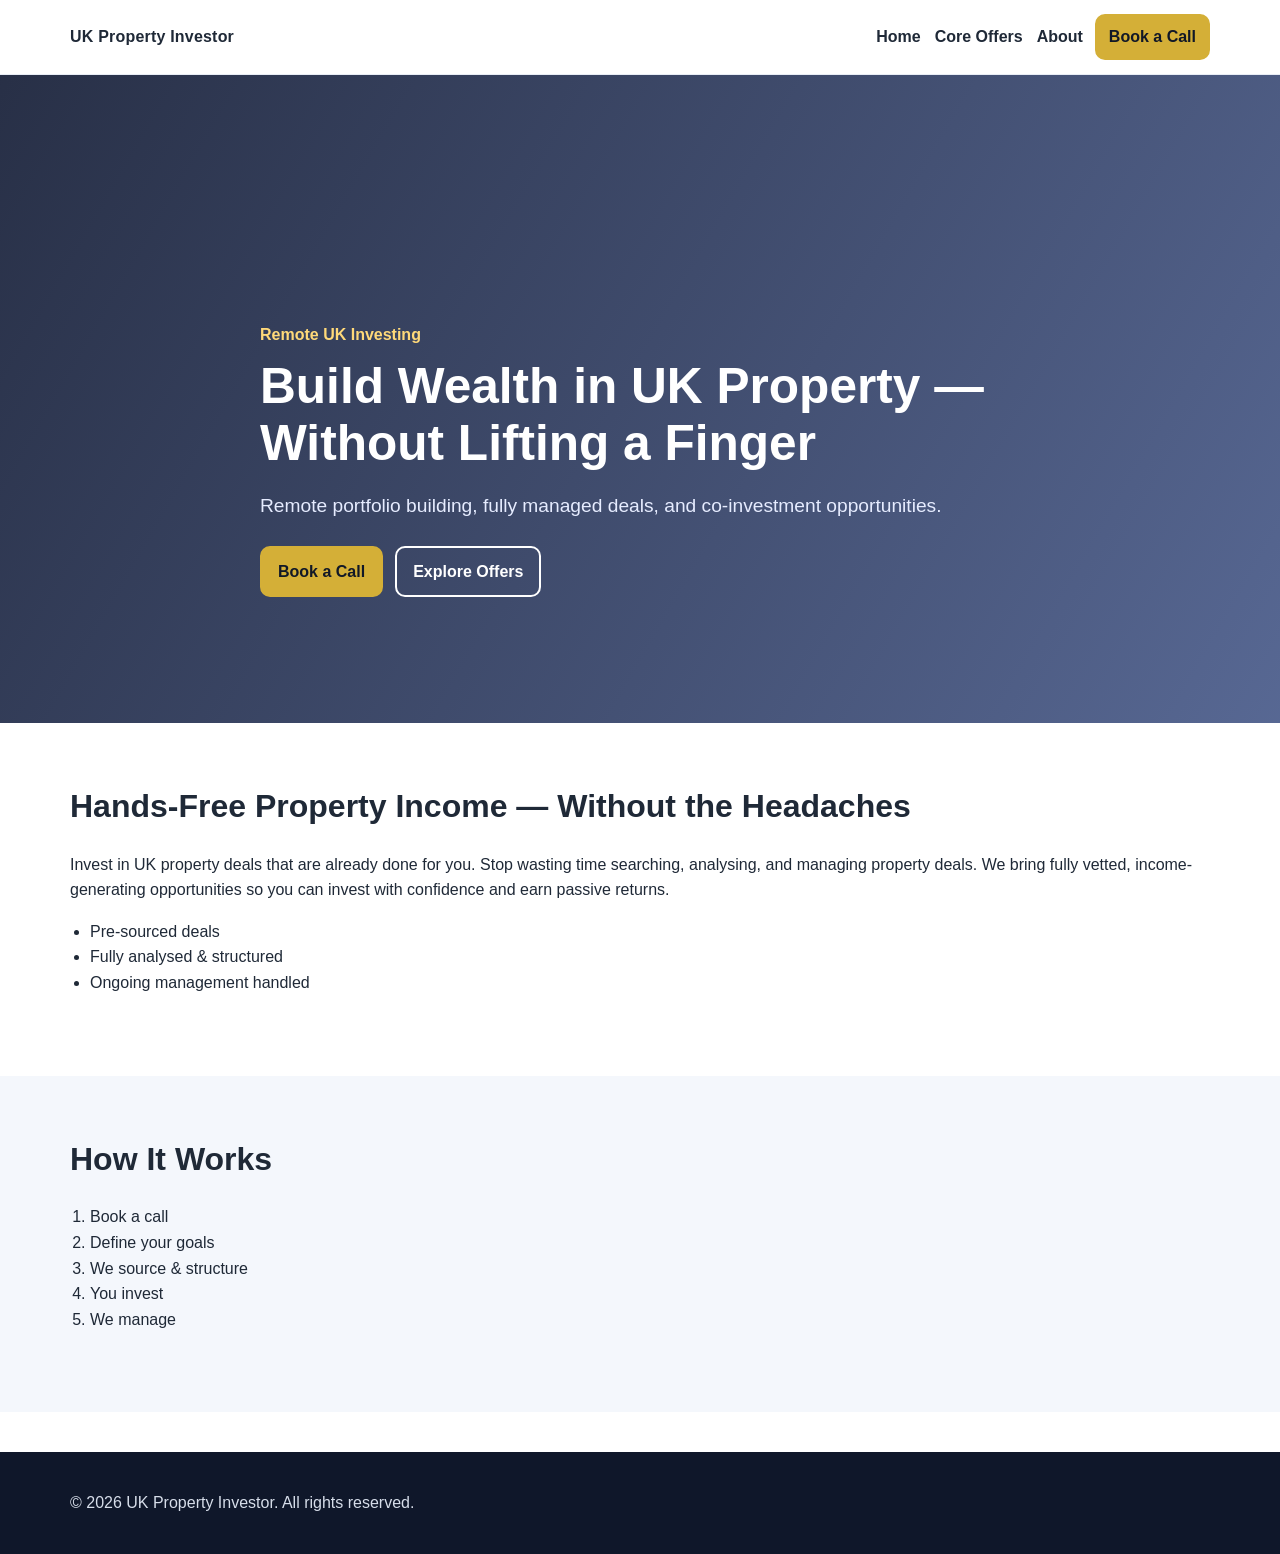
==== index.html @ c023c3f9 "Improve responsive layout for mobile and desktop" ====
<!doctype html>
<html lang="en">
<head>
  <meta charset="UTF-8" />
  <meta name="viewport" content="width=device-width, initial-scale=1.0" />
  <title>UK Property Investment | Home</title>
  <link rel="stylesheet" href="styles.css" />
</head>
<body>
  <header class="site-header">
    <div class="container nav-wrap">
      <div class="logo">UK Property Investor</div>
      <nav>
        <a href="index.html">Home</a>
        <a href="offers.html">Core Offers</a>
        <a href="about.html">About</a>
        <a href="about.html#book" class="btn btn-sm">Book a Call</a>
      </nav>
    </div>
  </header>

  <main>
    <section class="hero hero-home">
      <div class="overlay"></div>
      <div class="container hero-content">
        <p class="tag">Remote UK Investing</p>
        <h1>Build Wealth in UK Property — Without Lifting a Finger</h1>
        <p class="lead">Remote portfolio building, fully managed deals, and co-investment opportunities.</p>
        <div class="actions">
          <a href="about.html#book" class="btn">Book a Call</a>
          <a href="offers.html" class="btn btn-ghost">Explore Offers</a>
        </div>
      </div>
    </section>

    <section class="section">
      <div class="container">
        <h2>Hands-Free Property Income — Without the Headaches</h2>
        <p>Invest in UK property deals that are already done for you. Stop wasting time searching, analysing, and managing property deals. We bring fully vetted, income-generating opportunities so you can invest with confidence and earn passive returns.</p>
        <ul class="checks">
          <li>Pre-sourced deals</li>
          <li>Fully analysed &amp; structured</li>
          <li>Ongoing management handled</li>
        </ul>
      </div>
    </section>

    <section class="section alt">
      <div class="container">
        <h2>How It Works</h2>
        <ol class="steps">
          <li>Book a call</li>
          <li>Define your goals</li>
          <li>We source &amp; structure</li>
          <li>You invest</li>
          <li>We manage</li>
        </ol>
      </div>
    </section>
  </main>

  <footer class="site-footer">
    <div class="container">
      <p>© 2026 UK Property Investor. All rights reserved.</p>
    </div>
  </footer>
</body>
</html>
---- styles.css ----
:root {
  --navy-900: #0f1b3d;
  --navy-700: #1f356f;
  --gold: #d4af37;
  --text: #1f2937;
  --muted: #6b7280;
  --bg-soft: #f4f7fc;
  --white: #ffffff;
}

* { box-sizing: border-box; }
html, body { margin: 0; padding: 0; }
body {
  font-family: Inter, Arial, sans-serif;
  color: var(--text);
  line-height: 1.6;
  background: var(--white);
}

.container { width: min(1140px, 92%); margin: 0 auto; }

.site-header {
  position: sticky;
  top: 0;
  z-index: 50;
  background: rgba(255, 255, 255, 0.95);
  backdrop-filter: blur(8px);
  border-bottom: 1px solid #e8edf5;
}

.nav-wrap {
  display: flex;
  align-items: center;
  justify-content: space-between;
  gap: 12px;
  padding: 14px 0;
}

.logo { font-weight: 800; letter-spacing: 0.2px; }

nav {
  display: flex;
  align-items: center;
  flex-wrap: wrap;
  justify-content: flex-end;
  gap: 10px;
}

nav a {
  color: var(--text);
  text-decoration: none;
  font-weight: 600;
  padding: 6px 2px;
}

.hero {
  min-height: 72vh;
  color: var(--white);
  display: grid;
  align-items: center;
}

.hero-home {
  background-image:
    linear-gradient(120deg, rgba(10, 19, 45, 0.88), rgba(31, 53, 111, 0.75)),
    url("https://images.unsplash.com/photo-1560518883-ce09059eeffa?auto=format&fit=crop&w=1800&q=70");
  background-size: cover;
  background-position: center;
}

.hero-content { padding: 96px 0 80px; max-width: 760px; }
.tag { color: #ffd979; font-weight: 700; margin-bottom: 10px; }
h1 { font-size: clamp(1.9rem, 4vw, 3.1rem); line-height: 1.15; margin: 0 0 14px; }
.lead { font-size: clamp(1rem, 2vw, 1.2rem); color: #e6ecff; margin-bottom: 24px; }

.actions { display: flex; gap: 12px; flex-wrap: wrap; }

.btn {
  display: inline-block;
  text-decoration: none;
  border-radius: 10px;
  font-weight: 700;
  border: 2px solid var(--gold);
  background: var(--gold);
  color: #111827;
  padding: 11px 16px;
}

.btn-ghost {
  background: transparent;
  border-color: var(--white);
  color: var(--white);
}

.btn-sm { padding: 8px 12px; }

.page-intro {
  padding: 76px 0 28px;
  background: #f3f6fd;
}

.page-intro h1 { margin-bottom: 8px; }

.section { padding: 64px 0; }
.alt { background: var(--bg-soft); }

h2 { font-size: clamp(1.4rem, 2.6vw, 2rem); line-height: 1.2; margin-top: 0; }

.cards {
  display: grid;
  grid-template-columns: repeat(3, minmax(0, 1fr));
  gap: 20px;
}

.card {
  background: var(--white);
  border: 1px solid #e2e8f0;
  border-radius: 14px;
  padding: 22px;
  box-shadow: 0 8px 24px rgba(15, 23, 42, 0.06);
}

.card h3 { margin-top: 0; }
.card a { font-weight: 700; }

.grid-2 {
  display: grid;
  grid-template-columns: repeat(2, minmax(0, 1fr));
  gap: 22px;
}

ul, ol { padding-left: 20px; }

.deal {
  border: 1px solid #d6dfef;
  border-radius: 12px;
  background: var(--white);
  padding: 18px;
  max-width: 620px;
}

.form {
  max-width: 640px;
  display: grid;
  grid-template-columns: repeat(2, minmax(0, 1fr));
  gap: 14px;
}

.form label { display: grid; gap: 6px; font-weight: 600; }
.form label:last-of-type { grid-column: 1 / -1; }
.form button { width: fit-content; }
.form input, .form select {
  border: 1px solid #cbd5e1;
  border-radius: 9px;
  padding: 10px 12px;
}

.site-footer {
  margin-top: 40px;
  background: #0f172a;
  color: #d7deea;
  padding: 22px 0;
}

@media (max-width: 900px) {
  .cards { grid-template-columns: repeat(2, minmax(0, 1fr)); }
}

@media (max-width: 760px) {
  .nav-wrap { align-items: flex-start; }
  nav { justify-content: flex-start; }
  .hero { min-height: 62vh; }
  .hero-content { padding: 70px 0 58px; }
  .section { padding: 52px 0; }
  .cards { grid-template-columns: 1fr; }
  .grid-2 { grid-template-columns: 1fr; }
  .form { grid-template-columns: 1fr; }
}
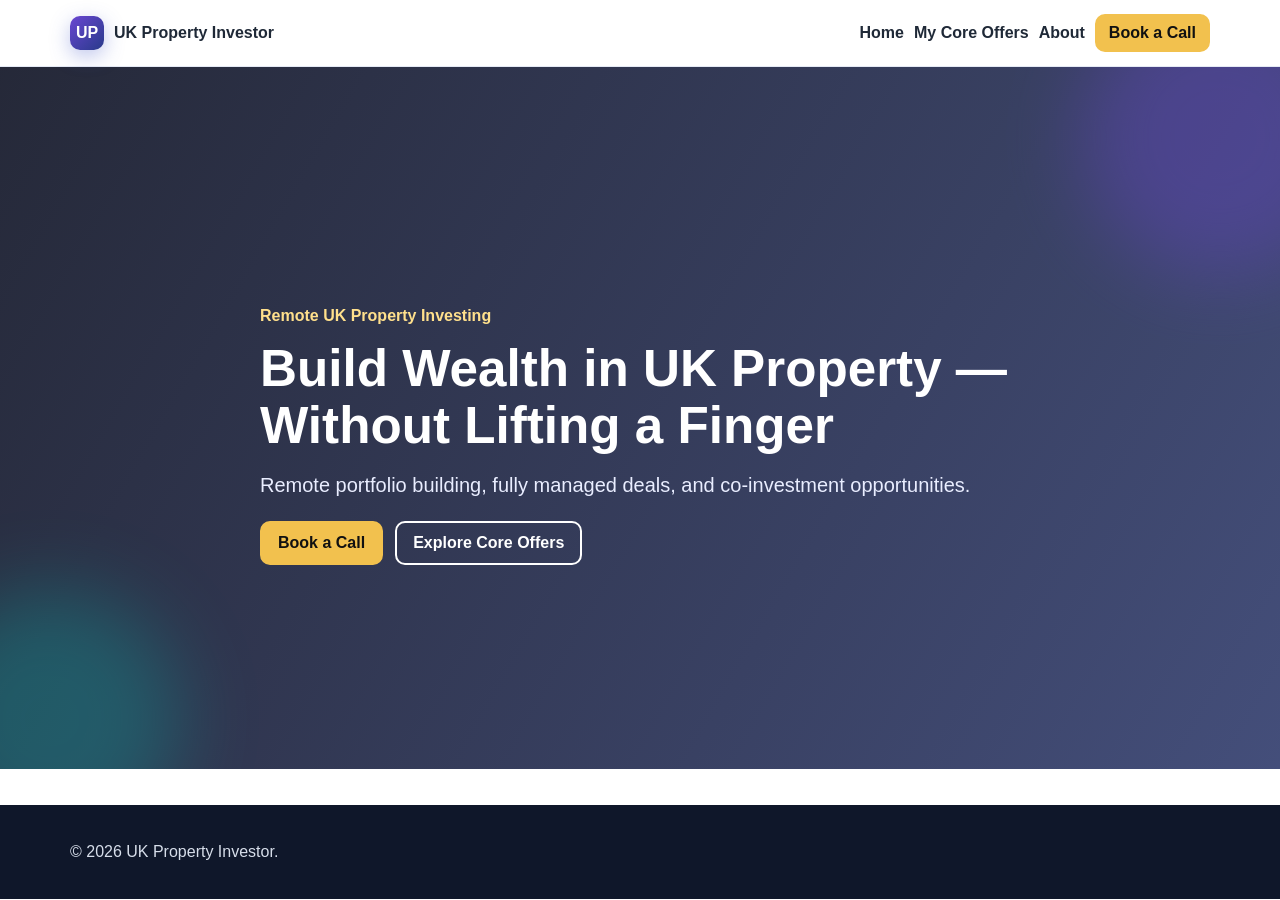
==== commit 91cdc213: "Redesign homepage and core offers with artistic colors and animations" ====
--- a/index.html
+++ b/index.html
@@ -3,16 +3,19 @@
 <head>
   <meta charset="UTF-8" />
   <meta name="viewport" content="width=device-width, initial-scale=1.0" />
-  <title>UK Property Investment | Home</title>
+  <title>UK Property Investor | Build Wealth Remotely</title>
   <link rel="stylesheet" href="styles.css" />
 </head>
 <body>
   <header class="site-header">
     <div class="container nav-wrap">
-      <div class="logo">UK Property Investor</div>
+      <a class="brand" href="index.html" aria-label="UK Property Investor Home">
+        <span class="brand-mark">UP</span>
+        <span class="brand-text">UK Property Investor</span>
+      </a>
       <nav>
         <a href="index.html">Home</a>
-        <a href="offers.html">Core Offers</a>
+        <a href="offers.html">My Core Offers</a>
         <a href="about.html">About</a>
         <a href="about.html#book" class="btn btn-sm">Book a Call</a>
       </nav>
@@ -21,47 +24,23 @@
 
   <main>
     <section class="hero hero-home">
-      <div class="overlay"></div>
+      <div class="glow glow-1"></div>
+      <div class="glow glow-2"></div>
       <div class="container hero-content">
-        <p class="tag">Remote UK Investing</p>
+        <p class="tag">Remote UK Property Investing</p>
         <h1>Build Wealth in UK Property — Without Lifting a Finger</h1>
         <p class="lead">Remote portfolio building, fully managed deals, and co-investment opportunities.</p>
         <div class="actions">
           <a href="about.html#book" class="btn">Book a Call</a>
-          <a href="offers.html" class="btn btn-ghost">Explore Offers</a>
+          <a href="offers.html" class="btn btn-ghost">Explore Core Offers</a>
         </div>
-      </div>
-    </section>
-
-    <section class="section">
-      <div class="container">
-        <h2>Hands-Free Property Income — Without the Headaches</h2>
-        <p>Invest in UK property deals that are already done for you. Stop wasting time searching, analysing, and managing property deals. We bring fully vetted, income-generating opportunities so you can invest with confidence and earn passive returns.</p>
-        <ul class="checks">
-          <li>Pre-sourced deals</li>
-          <li>Fully analysed &amp; structured</li>
-          <li>Ongoing management handled</li>
-        </ul>
-      </div>
-    </section>
-
-    <section class="section alt">
-      <div class="container">
-        <h2>How It Works</h2>
-        <ol class="steps">
-          <li>Book a call</li>
-          <li>Define your goals</li>
-          <li>We source &amp; structure</li>
-          <li>You invest</li>
-          <li>We manage</li>
-        </ol>
       </div>
     </section>
   </main>
 
   <footer class="site-footer">
     <div class="container">
-      <p>© 2026 UK Property Investor. All rights reserved.</p>
+      <p>© 2026 UK Property Investor.</p>
     </div>
   </footer>
 </body>
--- a/styles.css
+++ b/styles.css
@@ -1,178 +1,64 @@
 :root {
-  --navy-900: #0f1b3d;
-  --navy-700: #1f356f;
-  --gold: #d4af37;
-  --text: #1f2937;
-  --muted: #6b7280;
-  --bg-soft: #f4f7fc;
+  --deep: #0b1028;
+  --royal: #283a8a;
+  --purple: #6a46d2;
+  --teal: #0ea5a0;
+  --gold: #f2c14e;
+  --ink: #1f2937;
   --white: #ffffff;
+  --soft: #f3f5fd;
 }
-
 * { box-sizing: border-box; }
-html, body { margin: 0; padding: 0; }
-body {
-  font-family: Inter, Arial, sans-serif;
-  color: var(--text);
-  line-height: 1.6;
-  background: var(--white);
-}
-
+body { margin: 0; font-family: Inter, Arial, sans-serif; color: var(--ink); background: #fff; }
 .container { width: min(1140px, 92%); margin: 0 auto; }
 
-.site-header {
-  position: sticky;
-  top: 0;
-  z-index: 50;
-  background: rgba(255, 255, 255, 0.95);
-  backdrop-filter: blur(8px);
-  border-bottom: 1px solid #e8edf5;
-}
+.site-header { position: sticky; top: 0; z-index: 50; background: rgba(255,255,255,.9); backdrop-filter: blur(8px); border-bottom: 1px solid #e5eaf5; }
+.nav-wrap { display: flex; align-items: center; justify-content: space-between; gap: 12px; padding: 14px 0; }
+.brand { display: flex; align-items: center; gap: 10px; text-decoration: none; color: var(--ink); font-weight: 800; }
+.brand-mark { width: 34px; height: 34px; display: grid; place-items: center; border-radius: 10px; background: linear-gradient(135deg, var(--purple), var(--royal)); color: #fff; box-shadow: 0 6px 20px rgba(70, 90, 200, 0.35); }
+nav { display: flex; gap: 10px; align-items: center; flex-wrap: wrap; }
+nav a { text-decoration: none; color: var(--ink); font-weight: 600; }
 
-.nav-wrap {
-  display: flex;
-  align-items: center;
-  justify-content: space-between;
-  gap: 12px;
-  padding: 14px 0;
-}
-
-.logo { font-weight: 800; letter-spacing: 0.2px; }
-
-nav {
-  display: flex;
-  align-items: center;
-  flex-wrap: wrap;
-  justify-content: flex-end;
-  gap: 10px;
-}
-
-nav a {
-  color: var(--text);
-  text-decoration: none;
-  font-weight: 600;
-  padding: 6px 2px;
-}
-
-.hero {
-  min-height: 72vh;
-  color: var(--white);
-  display: grid;
-  align-items: center;
-}
-
-.hero-home {
-  background-image:
-    linear-gradient(120deg, rgba(10, 19, 45, 0.88), rgba(31, 53, 111, 0.75)),
-    url("https://images.unsplash.com/photo-1560518883-ce09059eeffa?auto=format&fit=crop&w=1800&q=70");
-  background-size: cover;
-  background-position: center;
-}
-
-.hero-content { padding: 96px 0 80px; max-width: 760px; }
-.tag { color: #ffd979; font-weight: 700; margin-bottom: 10px; }
-h1 { font-size: clamp(1.9rem, 4vw, 3.1rem); line-height: 1.15; margin: 0 0 14px; }
-.lead { font-size: clamp(1rem, 2vw, 1.2rem); color: #e6ecff; margin-bottom: 24px; }
-
-.actions { display: flex; gap: 12px; flex-wrap: wrap; }
-
-.btn {
-  display: inline-block;
-  text-decoration: none;
-  border-radius: 10px;
-  font-weight: 700;
-  border: 2px solid var(--gold);
-  background: var(--gold);
-  color: #111827;
-  padding: 11px 16px;
-}
-
-.btn-ghost {
-  background: transparent;
-  border-color: var(--white);
-  color: var(--white);
-}
-
+.hero { min-height: 78vh; position: relative; overflow: hidden; display: grid; align-items: center; }
+.hero-home { background: linear-gradient(120deg, rgba(7,11,29,0.88), rgba(21,34,89,0.8)), url('https://images.unsplash.com/photo-1560518883-ce09059eeffa?auto=format&fit=crop&w=1800&q=80') center/cover; }
+.hero-content { position: relative; z-index: 3; padding: 92px 0 72px; max-width: 760px; color: #fff; animation: rise .8s ease both; }
+.tag { color: #ffe08c; font-weight: 700; }
+h1 { font-size: clamp(2rem, 4vw, 3.3rem); line-height: 1.1; margin: 8px 0 12px; }
+.lead { font-size: clamp(1rem, 2vw, 1.25rem); color: #e9edff; }
+.actions { display: flex; flex-wrap: wrap; gap: 12px; margin-top: 24px; }
+.btn { display: inline-block; padding: 11px 16px; border-radius: 10px; text-decoration: none; border: 2px solid var(--gold); background: var(--gold); color: #111; font-weight: 700; transition: transform .25s ease, box-shadow .25s ease; }
+.btn:hover { transform: translateY(-2px); box-shadow: 0 10px 20px rgba(242,193,78,.25); }
+.btn-ghost { background: transparent; color: #fff; border-color: #fff; }
 .btn-sm { padding: 8px 12px; }
 
-.page-intro {
-  padding: 76px 0 28px;
-  background: #f3f6fd;
+.glow { position: absolute; border-radius: 999px; filter: blur(40px); opacity: .35; animation: float 5s ease-in-out infinite; }
+.glow-1 { width: 280px; height: 280px; background: var(--purple); top: -70px; right: -80px; }
+.glow-2 { width: 260px; height: 260px; background: var(--teal); bottom: -80px; left: -80px; animation-delay: .8s; }
+
+.page-intro { padding: 72px 0 28px; }
+.artistic-bg { background: radial-gradient(circle at 20% 10%, #e8ebff, transparent 45%), radial-gradient(circle at 80% 10%, #dffbf7, transparent 38%), #f6f8ff; }
+.section { padding: 64px 0; }
+.alt { background: var(--soft); }
+
+.cards { display: grid; grid-template-columns: repeat(3, minmax(0, 1fr)); gap: 20px; }
+.offer-card { color: #fff; border: none; border-radius: 18px; padding: 24px; min-height: 210px; transform: translateY(0); transition: transform .35s ease, filter .35s ease; }
+.offer-card:hover { transform: translateY(-6px) scale(1.01); filter: saturate(1.08); }
+.card-a { background: linear-gradient(155deg, #2a4fcf, #6a46d2); }
+.card-b { background: linear-gradient(155deg, #0b7f91, #0ea5a0); }
+.card-c { background: linear-gradient(155deg, #5b2aa9, #9333ea); }
+
+.timeline { display: grid; grid-template-columns: repeat(5, minmax(0,1fr)); gap: 12px; }
+.step { background: #fff; border: 1px solid #d8e1f2; border-radius: 14px; padding: 14px; text-align: center; animation: rise .7s ease both; }
+.step span { width: 34px; height: 34px; margin: 0 auto 8px; border-radius: 999px; display: grid; place-items: center; background: linear-gradient(135deg, var(--royal), var(--purple)); color: #fff; font-weight: 700; }
+
+.site-footer { background: #0f172a; color: #d7deea; padding: 22px 0; margin-top: 36px; }
+
+@keyframes float { 0%,100%{ transform: translateY(0); } 50%{ transform: translateY(-14px);} }
+@keyframes rise { from { opacity: 0; transform: translateY(16px);} to { opacity: 1; transform: translateY(0);} }
+
+@media (max-width: 980px) { .cards { grid-template-columns: repeat(2, minmax(0, 1fr)); } .timeline { grid-template-columns: repeat(3, minmax(0,1fr)); } }
+@media (max-width: 760px) {
+  .hero { min-height: 66vh; }
+  .hero-content { padding: 70px 0 56px; }
+  .cards, .timeline { grid-template-columns: 1fr; }
 }
-
-.page-intro h1 { margin-bottom: 8px; }
-
-.section { padding: 64px 0; }
-.alt { background: var(--bg-soft); }
-
-h2 { font-size: clamp(1.4rem, 2.6vw, 2rem); line-height: 1.2; margin-top: 0; }
-
-.cards {
-  display: grid;
-  grid-template-columns: repeat(3, minmax(0, 1fr));
-  gap: 20px;
-}
-
-.card {
-  background: var(--white);
-  border: 1px solid #e2e8f0;
-  border-radius: 14px;
-  padding: 22px;
-  box-shadow: 0 8px 24px rgba(15, 23, 42, 0.06);
-}
-
-.card h3 { margin-top: 0; }
-.card a { font-weight: 700; }
-
-.grid-2 {
-  display: grid;
-  grid-template-columns: repeat(2, minmax(0, 1fr));
-  gap: 22px;
-}
-
-ul, ol { padding-left: 20px; }
-
-.deal {
-  border: 1px solid #d6dfef;
-  border-radius: 12px;
-  background: var(--white);
-  padding: 18px;
-  max-width: 620px;
-}
-
-.form {
-  max-width: 640px;
-  display: grid;
-  grid-template-columns: repeat(2, minmax(0, 1fr));
-  gap: 14px;
-}
-
-.form label { display: grid; gap: 6px; font-weight: 600; }
-.form label:last-of-type { grid-column: 1 / -1; }
-.form button { width: fit-content; }
-.form input, .form select {
-  border: 1px solid #cbd5e1;
-  border-radius: 9px;
-  padding: 10px 12px;
-}
-
-.site-footer {
-  margin-top: 40px;
-  background: #0f172a;
-  color: #d7deea;
-  padding: 22px 0;
-}
-
-@media (max-width: 900px) {
-  .cards { grid-template-columns: repeat(2, minmax(0, 1fr)); }
-}
-
-@media (max-width: 760px) {
-  .nav-wrap { align-items: flex-start; }
-  nav { justify-content: flex-start; }
-  .hero { min-height: 62vh; }
-  .hero-content { padding: 70px 0 58px; }
-  .section { padding: 52px 0; }
-  .cards { grid-template-columns: 1fr; }
-  .grid-2 { grid-template-columns: 1fr; }
-  .form { grid-template-columns: 1fr; }
-}
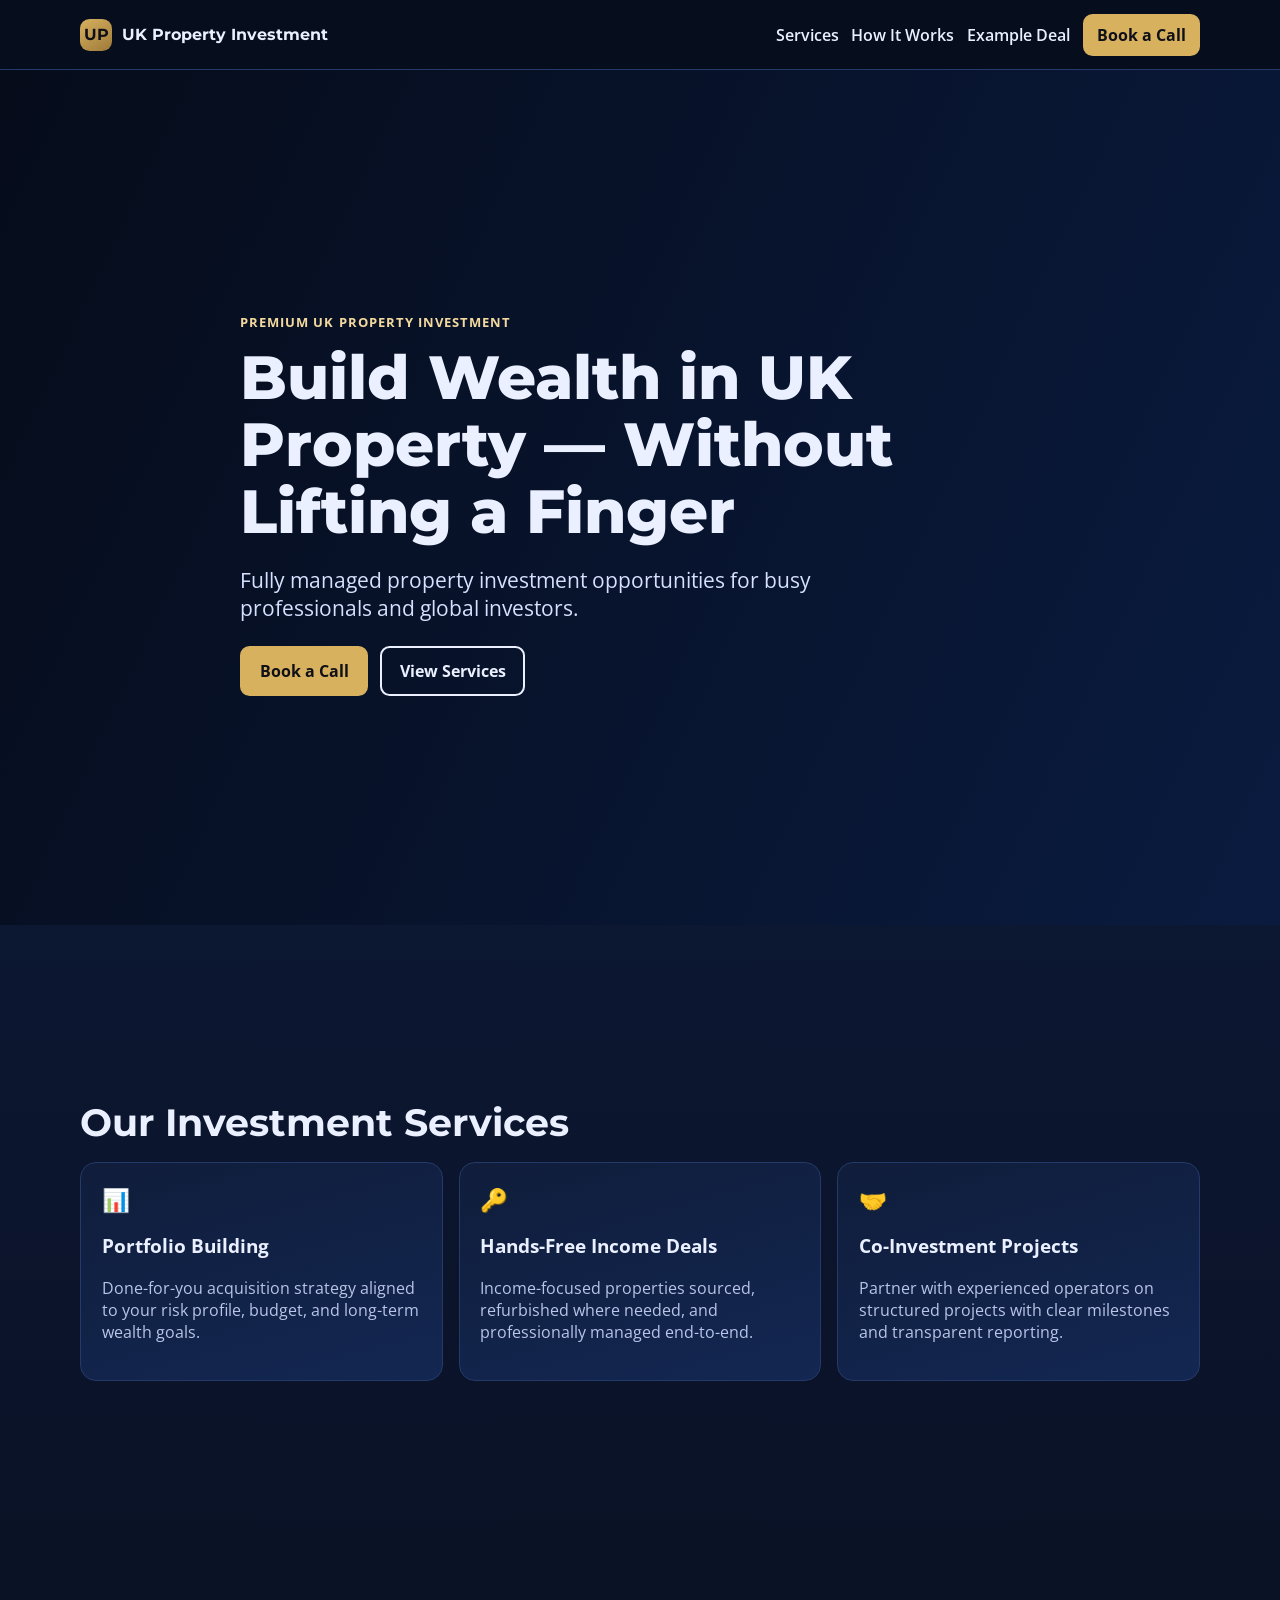
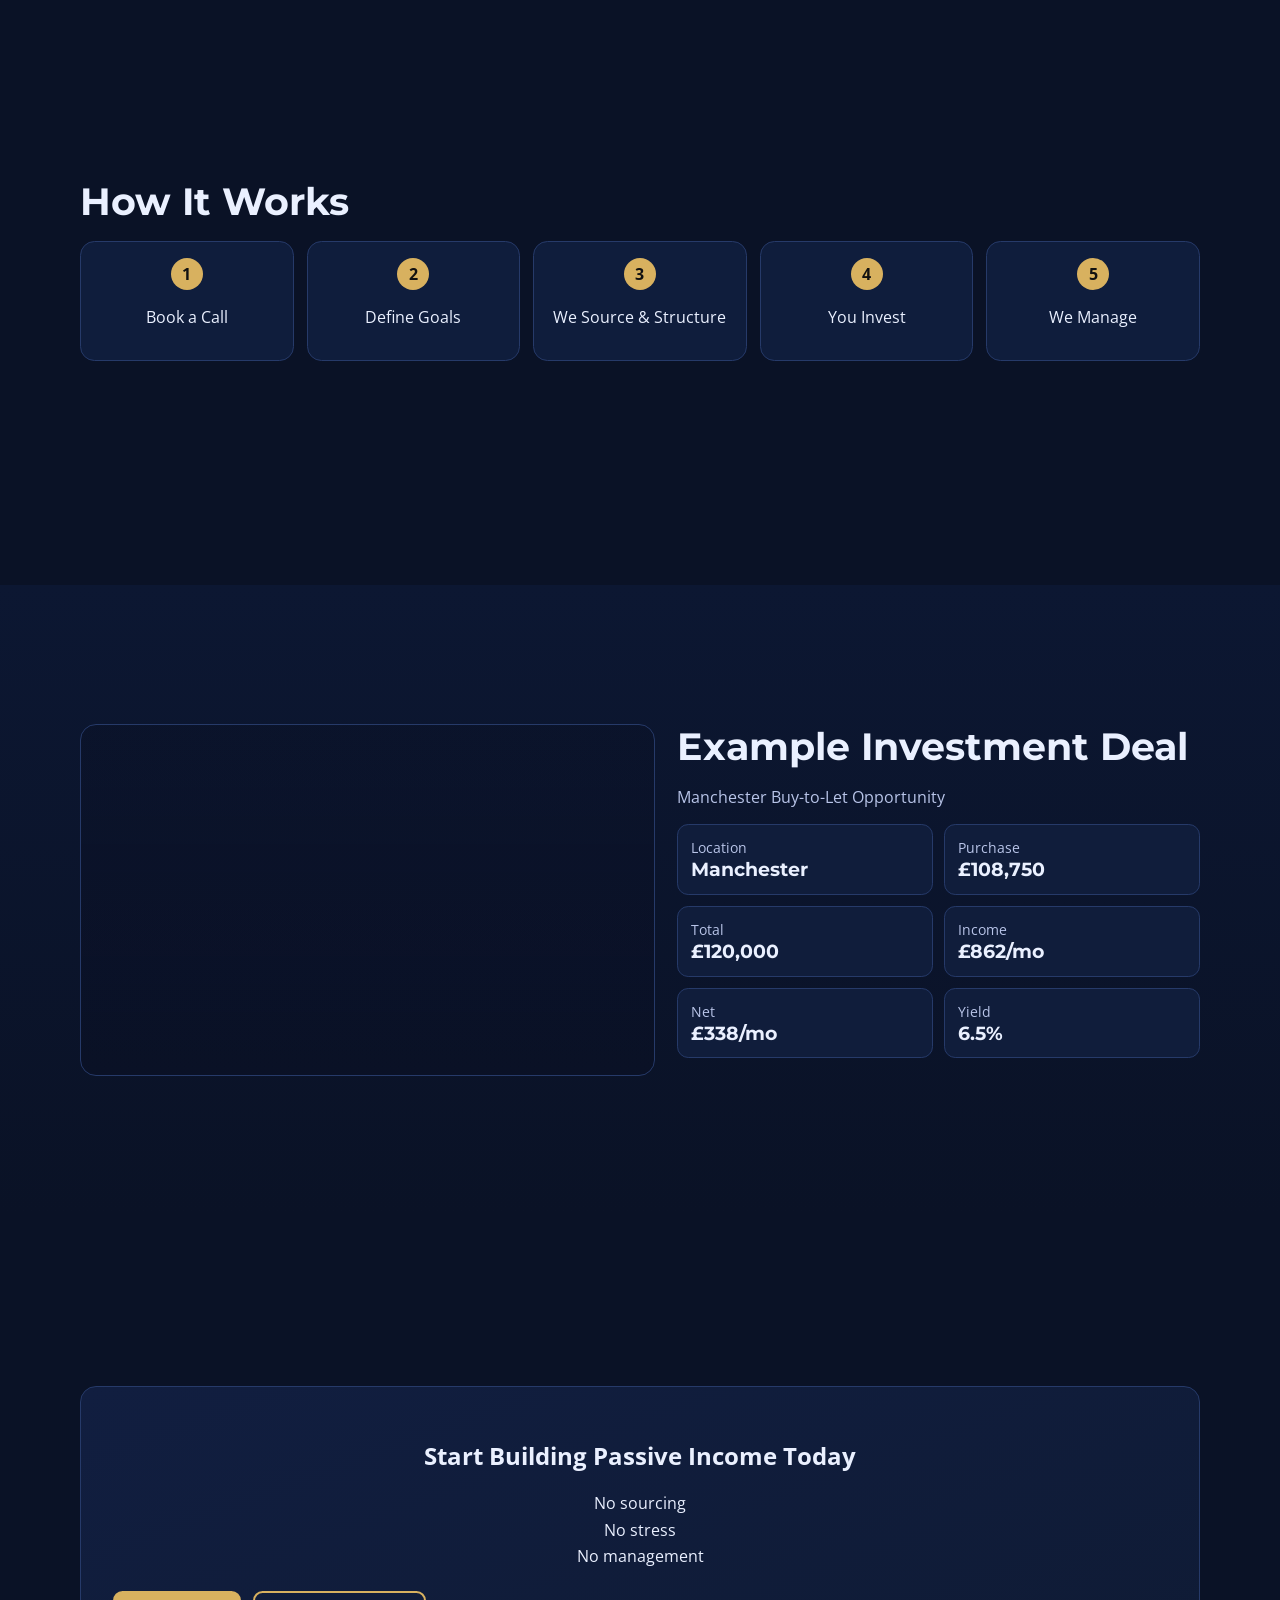
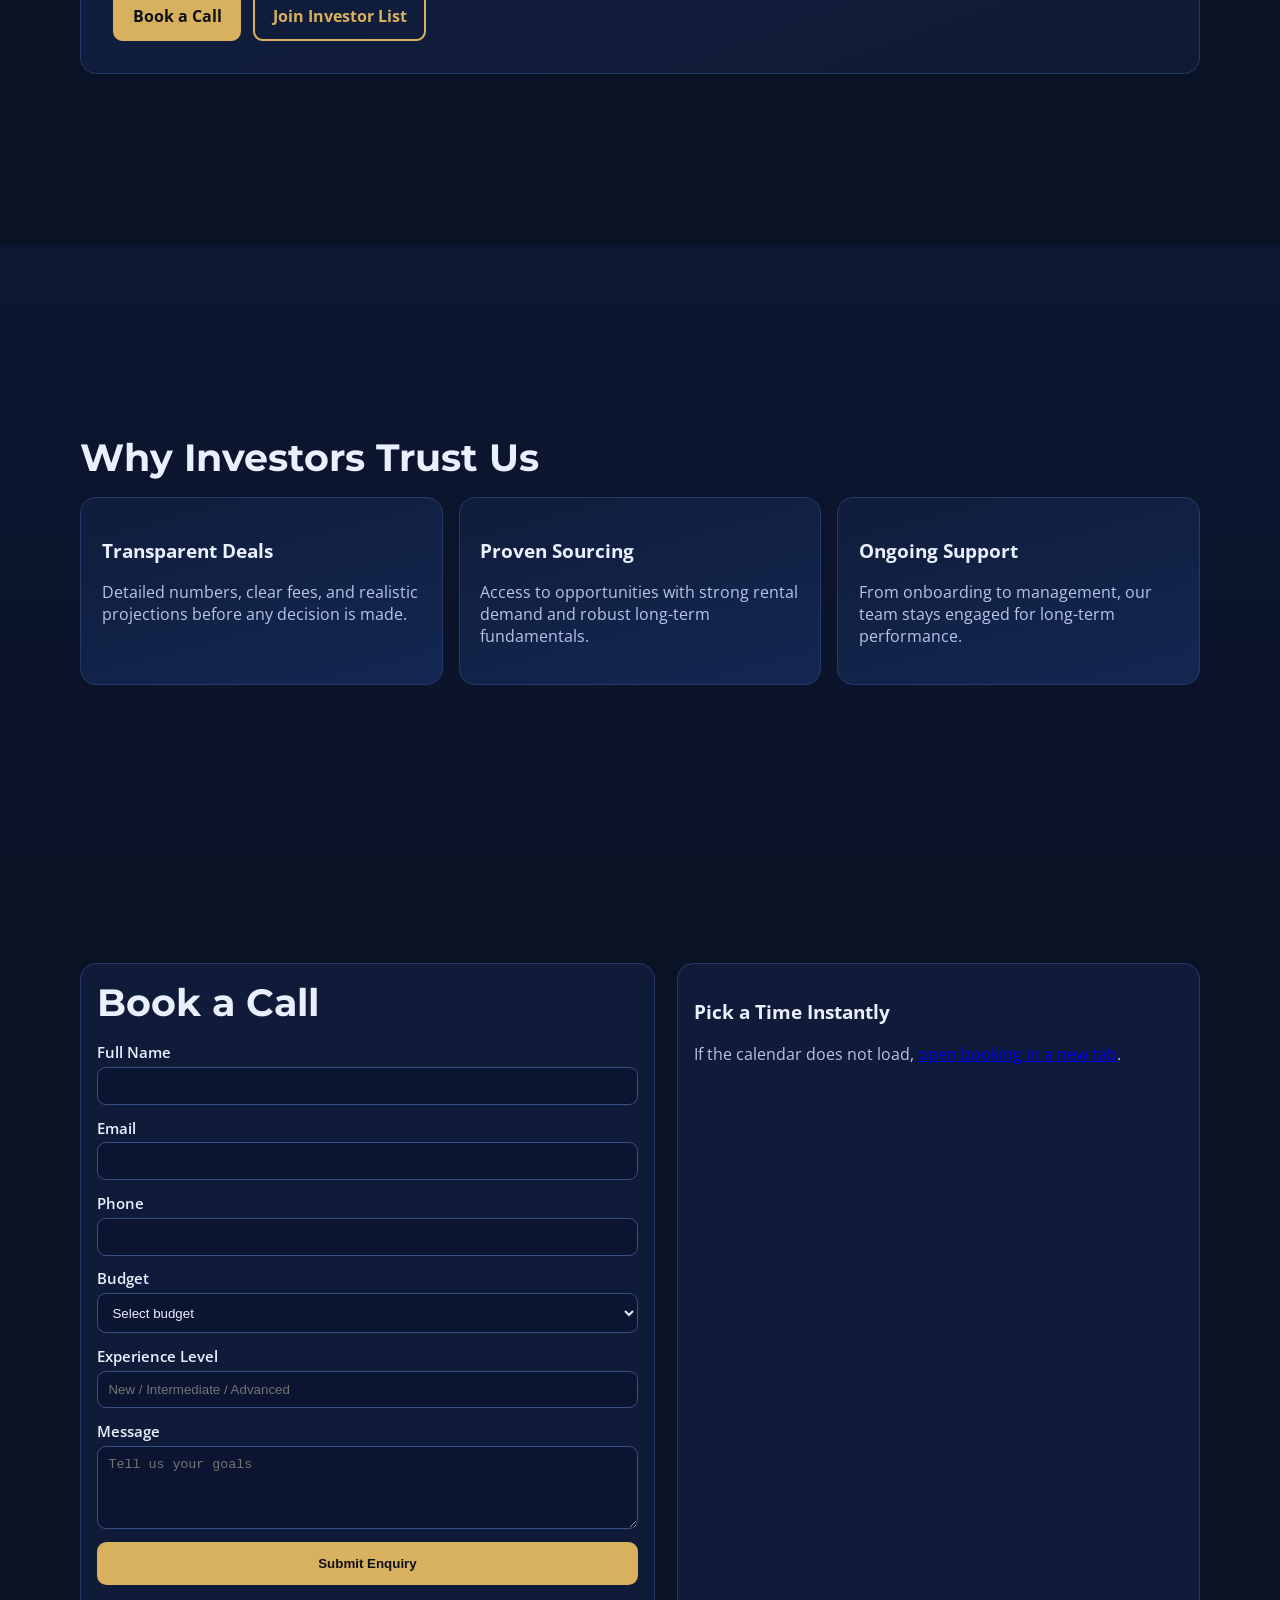
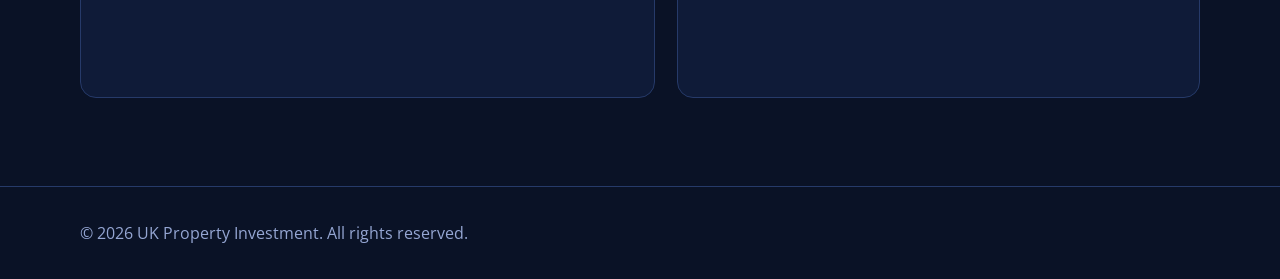
==== commit 9f6e3488: "Fix landing page runtime and booking flow issues" ====
--- a/index.html
+++ b/index.html
@@ -1,38 +1,151 @@
 <!doctype html>
-<html lang="en">
+<html lang="en-GB">
 <head>
   <meta charset="UTF-8" />
   <meta name="viewport" content="width=device-width, initial-scale=1.0" />
-  <title>UK Property Investor | Build Wealth Remotely</title>
+  <meta name="description" content="Premium UK property investment opportunities with fully managed services, transparent deals, and passive income strategies." />
+  <title>UK Property Investment | Build Wealth Without Lifting a Finger</title>
+  <link rel="preconnect" href="https://fonts.googleapis.com">
+  <link rel="preconnect" href="https://fonts.gstatic.com" crossorigin>
+  <link href="https://fonts.googleapis.com/css2?family=Montserrat:wght@500;600;700;800&family=Open+Sans:wght@400;600&display=swap" rel="stylesheet">
   <link rel="stylesheet" href="styles.css" />
 </head>
 <body>
   <header class="site-header">
     <div class="container nav-wrap">
-      <a class="brand" href="index.html" aria-label="UK Property Investor Home">
+      <a class="brand" href="#home" aria-label="UK Property Investment Home">
         <span class="brand-mark">UP</span>
-        <span class="brand-text">UK Property Investor</span>
+        <span class="brand-text">UK Property Investment</span>
       </a>
       <nav>
-        <a href="index.html">Home</a>
-        <a href="offers.html">My Core Offers</a>
-        <a href="about.html">About</a>
-        <a href="about.html#book" class="btn btn-sm">Book a Call</a>
+        <a href="#services">Services</a>
+        <a href="#process">How It Works</a>
+        <a href="#deal">Example Deal</a>
+        <a href="#book" class="btn btn-sm">Book a Call</a>
       </nav>
     </div>
   </header>
 
   <main>
-    <section class="hero hero-home">
-      <div class="glow glow-1"></div>
-      <div class="glow glow-2"></div>
+    <section id="home" class="section hero section-fade">
+      <div class="hero-overlay"></div>
       <div class="container hero-content">
-        <p class="tag">Remote UK Property Investing</p>
-        <h1>Build Wealth in UK Property — Without Lifting a Finger</h1>
-        <p class="lead">Remote portfolio building, fully managed deals, and co-investment opportunities.</p>
+        <p class="tag">Premium UK Property Investment</p>
+        <h1 class="fade-item">Build Wealth in UK Property — Without Lifting a Finger</h1>
+        <p class="lead fade-item delay-1">Fully managed property investment opportunities for busy professionals and global investors.</p>
+        <div class="actions fade-item delay-2">
+          <a href="#book" class="btn">Book a Call</a>
+          <a href="#services" class="btn btn-ghost">View Services</a>
+        </div>
+      </div>
+    </section>
+
+    <section id="services" class="section section-dark">
+      <div class="container">
+        <h2 class="section-title section-fade">Our Investment Services</h2>
+        <div class="cards cards-3">
+          <article class="service-card section-fade slide-up">
+            <div class="icon">📊</div>
+            <h3>Portfolio Building</h3>
+            <p>Done-for-you acquisition strategy aligned to your risk profile, budget, and long-term wealth goals.</p>
+          </article>
+          <article class="service-card section-fade slide-up">
+            <div class="icon">🔑</div>
+            <h3>Hands-Free Income Deals</h3>
+            <p>Income-focused properties sourced, refurbished where needed, and professionally managed end-to-end.</p>
+          </article>
+          <article class="service-card section-fade slide-up">
+            <div class="icon">🤝</div>
+            <h3>Co-Investment Projects</h3>
+            <p>Partner with experienced operators on structured projects with clear milestones and transparent reporting.</p>
+          </article>
+        </div>
+      </div>
+    </section>
+
+    <section id="process" class="section">
+      <div class="container">
+        <h2 class="section-title section-fade">How It Works</h2>
+        <div class="timeline">
+          <div class="step section-fade"><span>1</span><p>Book a Call</p></div>
+          <div class="step section-fade"><span>2</span><p>Define Goals</p></div>
+          <div class="step section-fade"><span>3</span><p>We Source &amp; Structure</p></div>
+          <div class="step section-fade"><span>4</span><p>You Invest</p></div>
+          <div class="step section-fade"><span>5</span><p>We Manage</p></div>
+        </div>
+      </div>
+    </section>
+
+    <section id="deal" class="section section-dark">
+      <div class="container deal-grid">
+        <div class="deal-image section-fade"></div>
+        <div>
+          <h2 class="section-title section-fade">Example Investment Deal</h2>
+          <p class="muted section-fade">Manchester Buy-to-Let Opportunity</p>
+          <div class="stats-grid">
+            <div class="stat section-fade"><span>Location</span><strong>Manchester</strong></div>
+            <div class="stat section-fade"><span>Purchase</span><strong data-count="145000">£145,000</strong></div>
+            <div class="stat section-fade"><span>Total</span><strong data-count="160000">£160,000</strong></div>
+            <div class="stat section-fade"><span>Income</span><strong data-count="1150">£1,150/mo</strong></div>
+            <div class="stat section-fade"><span>Net</span><strong data-count="450">~£450/mo</strong></div>
+            <div class="stat section-fade"><span>Yield</span><strong data-count="8.6">8.6%</strong></div>
+          </div>
+        </div>
+      </div>
+    </section>
+
+    <section class="section cta-section">
+      <div class="container cta-panel section-fade">
+        <h2>Start Building Passive Income Today</h2>
+        <ul>
+          <li>No sourcing</li>
+          <li>No stress</li>
+          <li>No management</li>
+        </ul>
         <div class="actions">
-          <a href="about.html#book" class="btn">Book a Call</a>
-          <a href="offers.html" class="btn btn-ghost">Explore Core Offers</a>
+          <a href="#book" class="btn">Book a Call</a>
+          <a href="#book" class="btn btn-ghost dark">Join Investor List</a>
+        </div>
+      </div>
+    </section>
+
+    <section id="trust" class="section section-dark">
+      <div class="container">
+        <h2 class="section-title section-fade">Why Investors Trust Us</h2>
+        <div class="cards cards-3 trust-cards">
+          <article class="service-card section-fade"><h3>Transparent Deals</h3><p>Detailed numbers, clear fees, and realistic projections before any decision is made.</p></article>
+          <article class="service-card section-fade"><h3>Proven Sourcing</h3><p>Access to opportunities with strong rental demand and robust long-term fundamentals.</p></article>
+          <article class="service-card section-fade"><h3>Ongoing Support</h3><p>From onboarding to management, our team stays engaged for long-term performance.</p></article>
+        </div>
+      </div>
+    </section>
+
+    <section id="book" class="section">
+      <div class="container book-grid">
+        <div class="book-panel section-fade">
+          <h2 class="section-title">Book a Call</h2>
+          <form class="lead-form" action="mailto:invest@ukpropertyinvestment.co.uk" method="post" enctype="text/plain">
+            <label>Full Name<input type="text" name="name" required /></label>
+            <label>Email<input type="email" name="email" required /></label>
+            <label>Phone<input type="tel" name="phone" required /></label>
+            <label>Budget
+              <select name="budget" required>
+                <option value="">Select budget</option>
+                <option>£50k - £100k</option>
+                <option>£100k - £250k</option>
+                <option>£250k - £500k</option>
+                <option>£500k+</option>
+              </select>
+            </label>
+            <label>Experience Level<input type="text" name="experience" placeholder="New / Intermediate / Advanced" required /></label>
+            <label>Message<textarea name="message" rows="4" placeholder="Tell us your goals"></textarea></label>
+            <button type="submit" class="btn">Submit Enquiry</button>
+          </form>
+        </div>
+        <div class="book-panel section-fade">
+          <h3>Pick a Time Instantly</h3>
+          <p class="muted">If the calendar does not load, <a href="https://calendly.com/calendly/demo" target="_blank" rel="noopener">open booking in a new tab</a>.</p>
+          <div class="calendly-inline-widget" data-url="https://calendly.com/calendly/demo" style="min-width:320px;height:600px;"></div>
         </div>
       </div>
     </section>
@@ -40,8 +153,49 @@
 
   <footer class="site-footer">
     <div class="container">
-      <p>© 2026 UK Property Investor.</p>
+      <p>© 2026 UK Property Investment. All rights reserved.</p>
     </div>
   </footer>
+
+  <script>document.documentElement.classList.add('js-enabled');</script>
+  <script src="https://assets.calendly.com/assets/external/widget.js" async></script>
+  <script>
+    const observer = new IntersectionObserver((entries) => {
+      entries.forEach((entry) => {
+        if (entry.isIntersecting) entry.target.classList.add('visible');
+      });
+    }, { threshold: 0.18 });
+    document.querySelectorAll('.section-fade').forEach((el) => observer.observe(el));
+
+    const counters = document.querySelectorAll('[data-count]');
+    const formatValue = (target, value) => {
+      if (target.includes('%')) return `${value.toFixed(1)}%`;
+      if (target.includes('/mo')) return `£${Math.round(value).toLocaleString()}/mo`;
+      if (target.includes('~')) return `~£${Math.round(value).toLocaleString()}/mo`;
+      return `£${Math.round(value).toLocaleString()}`;
+    };
+
+    const counterObserver = new IntersectionObserver((entries) => {
+      entries.forEach((entry) => {
+        if (!entry.isIntersecting || entry.target.dataset.done) return;
+        entry.target.dataset.done = 'true';
+        const target = Number(entry.target.dataset.count);
+        const rawText = entry.target.textContent;
+        let current = 0;
+        const step = target / 60;
+        const tick = () => {
+          current += step;
+          if (current >= target) {
+            entry.target.textContent = rawText;
+            return;
+          }
+          entry.target.textContent = formatValue(rawText, current);
+          requestAnimationFrame(tick);
+        };
+        tick();
+      });
+    }, { threshold: 0.5 });
+    counters.forEach((item) => counterObserver.observe(item));
+  </script>
 </body>
 </html>
--- a/styles.css
+++ b/styles.css
@@ -1,64 +1,89 @@
 :root {
-  --deep: #0b1028;
-  --royal: #283a8a;
-  --purple: #6a46d2;
-  --teal: #0ea5a0;
-  --gold: #f2c14e;
-  --ink: #1f2937;
-  --white: #ffffff;
-  --soft: #f3f5fd;
+  --bg: #0a1226;
+  --surface: #101d3b;
+  --surface-2: #132752;
+  --text: #eaf0ff;
+  --muted: #b8c4e8;
+  --gold: #d8b15f;
+  --gold-soft: #f3d99f;
+  --line: #263a69;
 }
 * { box-sizing: border-box; }
-body { margin: 0; font-family: Inter, Arial, sans-serif; color: var(--ink); background: #fff; }
-.container { width: min(1140px, 92%); margin: 0 auto; }
+html { scroll-behavior: smooth; }
+body { margin: 0; font-family: "Open Sans", Arial, sans-serif; background: var(--bg); color: var(--text); }
+.container { width: min(1120px, 92%); margin: 0 auto; }
 
-.site-header { position: sticky; top: 0; z-index: 50; background: rgba(255,255,255,.9); backdrop-filter: blur(8px); border-bottom: 1px solid #e5eaf5; }
-.nav-wrap { display: flex; align-items: center; justify-content: space-between; gap: 12px; padding: 14px 0; }
-.brand { display: flex; align-items: center; gap: 10px; text-decoration: none; color: var(--ink); font-weight: 800; }
-.brand-mark { width: 34px; height: 34px; display: grid; place-items: center; border-radius: 10px; background: linear-gradient(135deg, var(--purple), var(--royal)); color: #fff; box-shadow: 0 6px 20px rgba(70, 90, 200, 0.35); }
-nav { display: flex; gap: 10px; align-items: center; flex-wrap: wrap; }
-nav a { text-decoration: none; color: var(--ink); font-weight: 600; }
+.site-header { position: sticky; top: 0; z-index: 100; background: rgba(7, 14, 30, .82); backdrop-filter: blur(8px); border-bottom: 1px solid var(--line); }
+.nav-wrap { display: flex; justify-content: space-between; align-items: center; gap: 1rem; padding: .85rem 0; }
+.brand { display: flex; align-items: center; gap: .6rem; color: var(--text); text-decoration: none; font-family: Montserrat, sans-serif; font-weight: 700; }
+.brand-mark { width: 2rem; height: 2rem; border-radius: .6rem; display: grid; place-items: center; background: linear-gradient(145deg, var(--gold), #9d7a39); color: #101018; }
+nav { display: flex; gap: .8rem; align-items: center; flex-wrap: wrap; }
+nav a { color: var(--text); text-decoration: none; font-weight: 600; }
 
-.hero { min-height: 78vh; position: relative; overflow: hidden; display: grid; align-items: center; }
-.hero-home { background: linear-gradient(120deg, rgba(7,11,29,0.88), rgba(21,34,89,0.8)), url('https://images.unsplash.com/photo-1560518883-ce09059eeffa?auto=format&fit=crop&w=1800&q=80') center/cover; }
-.hero-content { position: relative; z-index: 3; padding: 92px 0 72px; max-width: 760px; color: #fff; animation: rise .8s ease both; }
-.tag { color: #ffe08c; font-weight: 700; }
-h1 { font-size: clamp(2rem, 4vw, 3.3rem); line-height: 1.1; margin: 8px 0 12px; }
-.lead { font-size: clamp(1rem, 2vw, 1.25rem); color: #e9edff; }
-.actions { display: flex; flex-wrap: wrap; gap: 12px; margin-top: 24px; }
-.btn { display: inline-block; padding: 11px 16px; border-radius: 10px; text-decoration: none; border: 2px solid var(--gold); background: var(--gold); color: #111; font-weight: 700; transition: transform .25s ease, box-shadow .25s ease; }
-.btn:hover { transform: translateY(-2px); box-shadow: 0 10px 20px rgba(242,193,78,.25); }
-.btn-ghost { background: transparent; color: #fff; border-color: #fff; }
-.btn-sm { padding: 8px 12px; }
+.section { min-height: 70vh; display: grid; align-items: center; padding: 5.5rem 0; }
+.section-dark { background: linear-gradient(180deg, #0c1732, #0a1226); }
+.section-title { font: 700 clamp(1.6rem, 3vw, 2.4rem)/1.2 Montserrat, sans-serif; margin: 0 0 1rem; }
 
-.glow { position: absolute; border-radius: 999px; filter: blur(40px); opacity: .35; animation: float 5s ease-in-out infinite; }
-.glow-1 { width: 280px; height: 280px; background: var(--purple); top: -70px; right: -80px; }
-.glow-2 { width: 260px; height: 260px; background: var(--teal); bottom: -80px; left: -80px; animation-delay: .8s; }
+.hero { min-height: 95vh; position: relative; background: url('https://images.unsplash.com/photo-1460317442991-0ec209397118?auto=format&fit=crop&w=1800&q=80') center/cover; }
+.hero-overlay { position: absolute; inset: 0; background: linear-gradient(115deg, rgba(5, 11, 24, .86), rgba(10, 30, 72, .75)); animation: zoom 15s ease-in-out infinite alternate; }
+.hero-content { position: relative; z-index: 2; max-width: 50rem; }
+.tag { color: var(--gold-soft); text-transform: uppercase; letter-spacing: .08em; font-weight: 700; font-size: .82rem; }
+h1 { font: 800 clamp(2rem, 5vw, 3.8rem)/1.1 Montserrat, sans-serif; margin: .4rem 0 1rem; }
+.lead { font-size: clamp(1rem, 2.2vw, 1.3rem); color: #d7e1ff; max-width: 42rem; }
+.actions { display: flex; flex-wrap: wrap; gap: .75rem; margin-top: 1.5rem; }
 
-.page-intro { padding: 72px 0 28px; }
-.artistic-bg { background: radial-gradient(circle at 20% 10%, #e8ebff, transparent 45%), radial-gradient(circle at 80% 10%, #dffbf7, transparent 38%), #f6f8ff; }
-.section { padding: 64px 0; }
-.alt { background: var(--soft); }
+.btn { display: inline-block; padding: .75rem 1.1rem; border-radius: .6rem; border: 2px solid var(--gold); background: var(--gold); color: #101018; text-decoration: none; font-weight: 700; transition: .25s ease; }
+.btn:hover { transform: translateY(-2px); box-shadow: 0 10px 24px rgba(216,177,95,.3); }
+.btn-ghost { background: transparent; color: var(--text); border-color: var(--text); }
+.btn-ghost.dark { color: var(--gold); border-color: var(--gold); }
+.btn-sm { padding: .5rem .75rem; }
 
-.cards { display: grid; grid-template-columns: repeat(3, minmax(0, 1fr)); gap: 20px; }
-.offer-card { color: #fff; border: none; border-radius: 18px; padding: 24px; min-height: 210px; transform: translateY(0); transition: transform .35s ease, filter .35s ease; }
-.offer-card:hover { transform: translateY(-6px) scale(1.01); filter: saturate(1.08); }
-.card-a { background: linear-gradient(155deg, #2a4fcf, #6a46d2); }
-.card-b { background: linear-gradient(155deg, #0b7f91, #0ea5a0); }
-.card-c { background: linear-gradient(155deg, #5b2aa9, #9333ea); }
+.cards { display: grid; gap: 1rem; }
+.cards-3 { grid-template-columns: repeat(3, minmax(0, 1fr)); }
+.service-card { background: linear-gradient(165deg, var(--surface), var(--surface-2)); border: 1px solid var(--line); border-radius: 1rem; padding: 1.3rem; transition: transform .25s ease, border-color .25s ease; }
+.service-card:hover { transform: translateY(-4px); border-color: var(--gold); }
+.icon { font-size: 1.4rem; margin-bottom: .6rem; }
+.service-card p, .muted { color: var(--muted); }
 
-.timeline { display: grid; grid-template-columns: repeat(5, minmax(0,1fr)); gap: 12px; }
-.step { background: #fff; border: 1px solid #d8e1f2; border-radius: 14px; padding: 14px; text-align: center; animation: rise .7s ease both; }
-.step span { width: 34px; height: 34px; margin: 0 auto 8px; border-radius: 999px; display: grid; place-items: center; background: linear-gradient(135deg, var(--royal), var(--purple)); color: #fff; font-weight: 700; }
+.timeline { display: grid; grid-template-columns: repeat(5, minmax(0,1fr)); gap: .8rem; }
+.step { border: 1px solid var(--line); background: #0f1d3c; border-radius: .9rem; padding: 1rem .8rem; text-align: center; }
+.step span { width: 2rem; height: 2rem; margin: 0 auto .5rem; border-radius: 999px; display: grid; place-items: center; background: var(--gold); color: #111; font-weight: 700; }
 
-.site-footer { background: #0f172a; color: #d7deea; padding: 22px 0; margin-top: 36px; }
+.deal-grid, .book-grid { display: grid; grid-template-columns: 1.1fr 1fr; gap: 1.4rem; align-items: stretch; }
+.deal-image { min-height: 22rem; border-radius: 1rem; background: linear-gradient(rgba(10,15,35,.3), rgba(10,15,35,.4)), url('https://images.unsplash.com/photo-1564013799919-ab600027ffc6?auto=format&fit=crop&w=1200&q=80') center/cover; border: 1px solid var(--line); }
+.stats-grid { display: grid; grid-template-columns: repeat(2, minmax(0,1fr)); gap: .7rem; }
+.stat { background: #101d3b; border: 1px solid var(--line); border-radius: .7rem; padding: .8rem; }
+.stat span { display: block; color: var(--muted); font-size: .85rem; }
+.stat strong { font: 700 1.2rem Montserrat, sans-serif; }
 
-@keyframes float { 0%,100%{ transform: translateY(0); } 50%{ transform: translateY(-14px);} }
-@keyframes rise { from { opacity: 0; transform: translateY(16px);} to { opacity: 1; transform: translateY(0);} }
+.cta-panel { text-align: center; border: 1px solid var(--line); background: linear-gradient(160deg, #111e40, #0f1b35); border-radius: 1rem; padding: 2rem; }
+.cta-panel ul { list-style: none; padding: 0; margin: 0 auto 1.2rem; display: grid; gap: .3rem; max-width: 18rem; }
 
-@media (max-width: 980px) { .cards { grid-template-columns: repeat(2, minmax(0, 1fr)); } .timeline { grid-template-columns: repeat(3, minmax(0,1fr)); } }
-@media (max-width: 760px) {
-  .hero { min-height: 66vh; }
-  .hero-content { padding: 70px 0 56px; }
-  .cards, .timeline { grid-template-columns: 1fr; }
+.book-panel { border: 1px solid var(--line); border-radius: 1rem; padding: 1rem; background: #0f1b38; }
+.lead-form { display: grid; gap: .8rem; }
+label { display: grid; gap: .3rem; font-weight: 600; font-size: .95rem; }
+input, select, textarea { width: 100%; padding: .65rem; border-radius: .55rem; border: 1px solid #365188; background: #0b1430; color: var(--text); }
+
+.site-footer { border-top: 1px solid var(--line); padding: 1.2rem 0; color: #95a6d3; }
+
+.js-enabled .section-fade { opacity: 0; transform: translateY(24px); transition: opacity .7s ease, transform .7s ease; }
+.section-fade.visible { opacity: 1; transform: translateY(0); }
+.fade-item { opacity: 0; transform: translateY(18px); animation: fadeUp .9s ease forwards; }
+.delay-1 { animation-delay: .2s; }
+.delay-2 { animation-delay: .4s; }
+.slide-up { transform: translateY(30px); }
+
+@keyframes fadeUp { to { opacity: 1; transform: translateY(0); } }
+@keyframes zoom { from { transform: scale(1); } to { transform: scale(1.08); } }
+
+@media (max-width: 980px) {
+  .cards-3 { grid-template-columns: 1fr 1fr; }
+  .timeline { grid-template-columns: repeat(3, minmax(0,1fr)); }
+  .deal-grid, .book-grid { grid-template-columns: 1fr; }
 }
+@media (max-width: 720px) {
+  nav { display: flex; gap: .5rem; }
+  nav a { font-size: .85rem; }
+  .section { min-height: auto; padding: 4.5rem 0; }
+  .cards-3, .timeline, .stats-grid { grid-template-columns: 1fr; }
+}
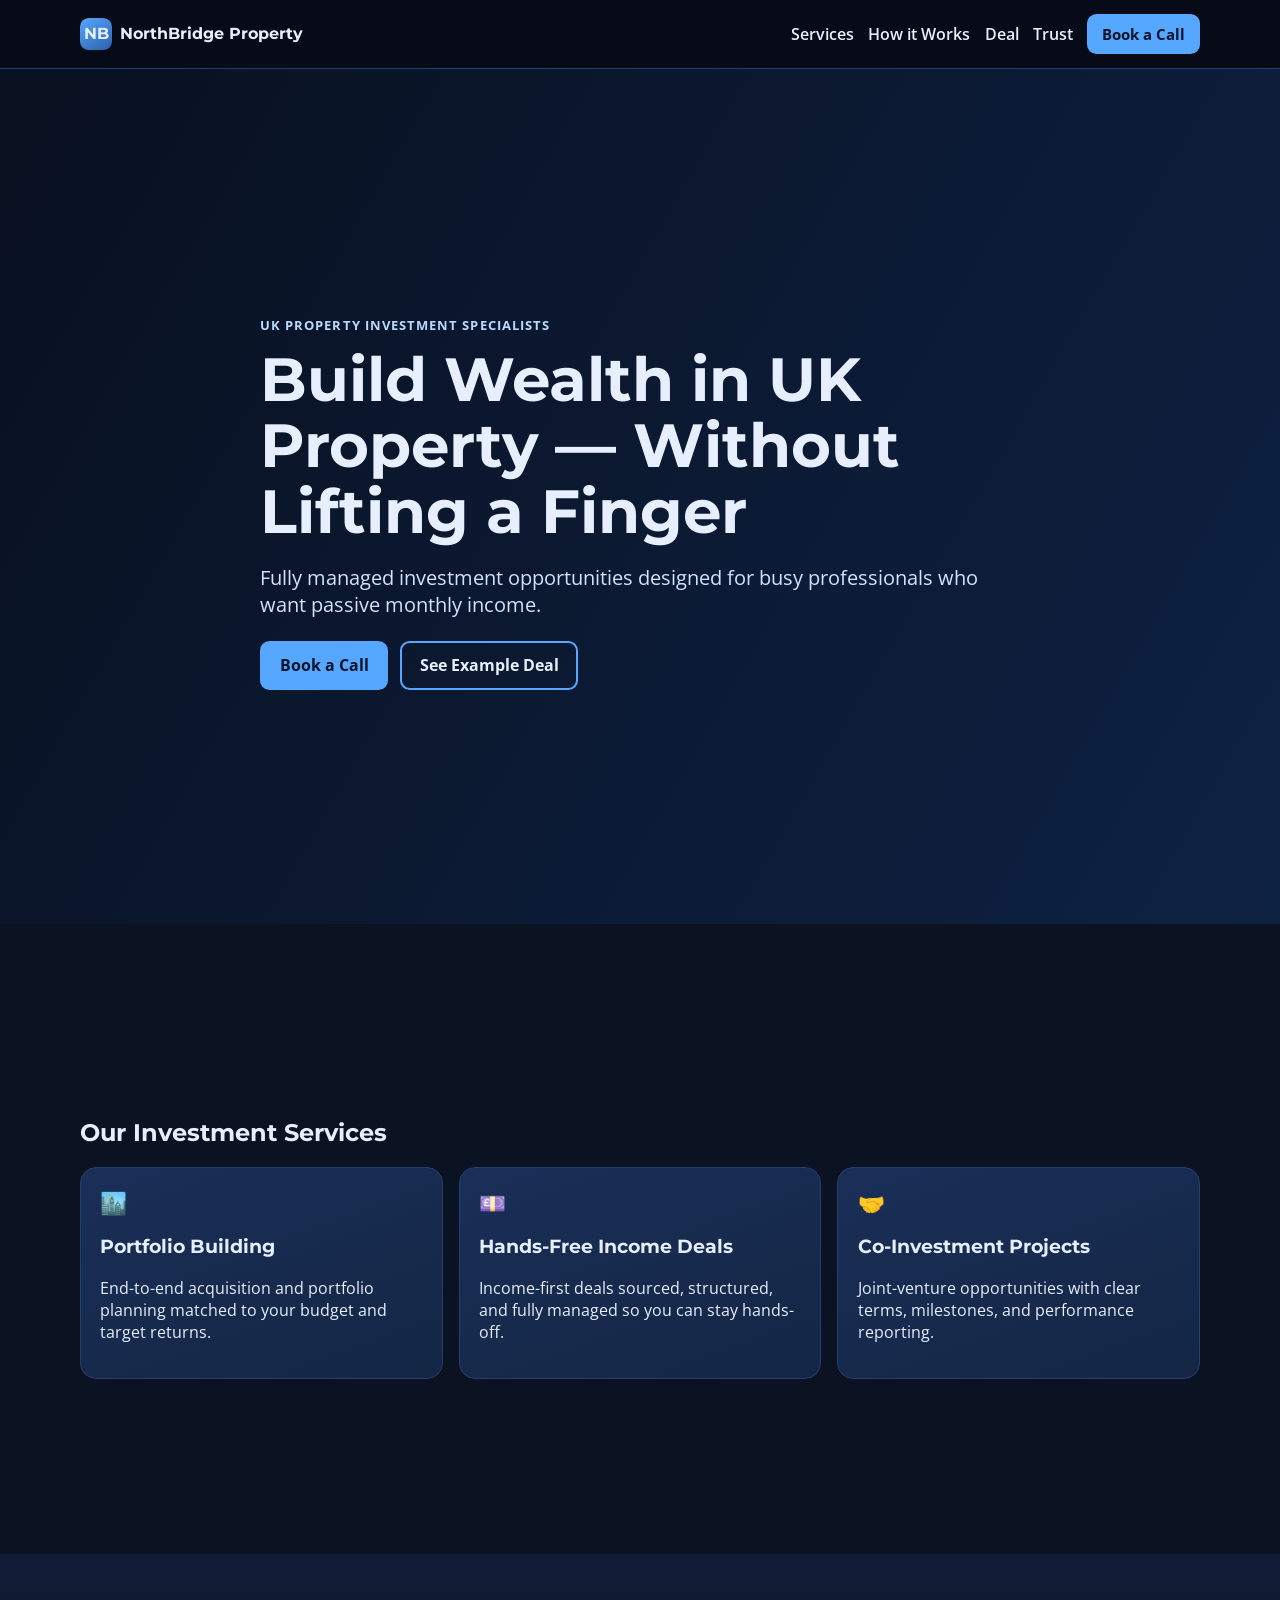
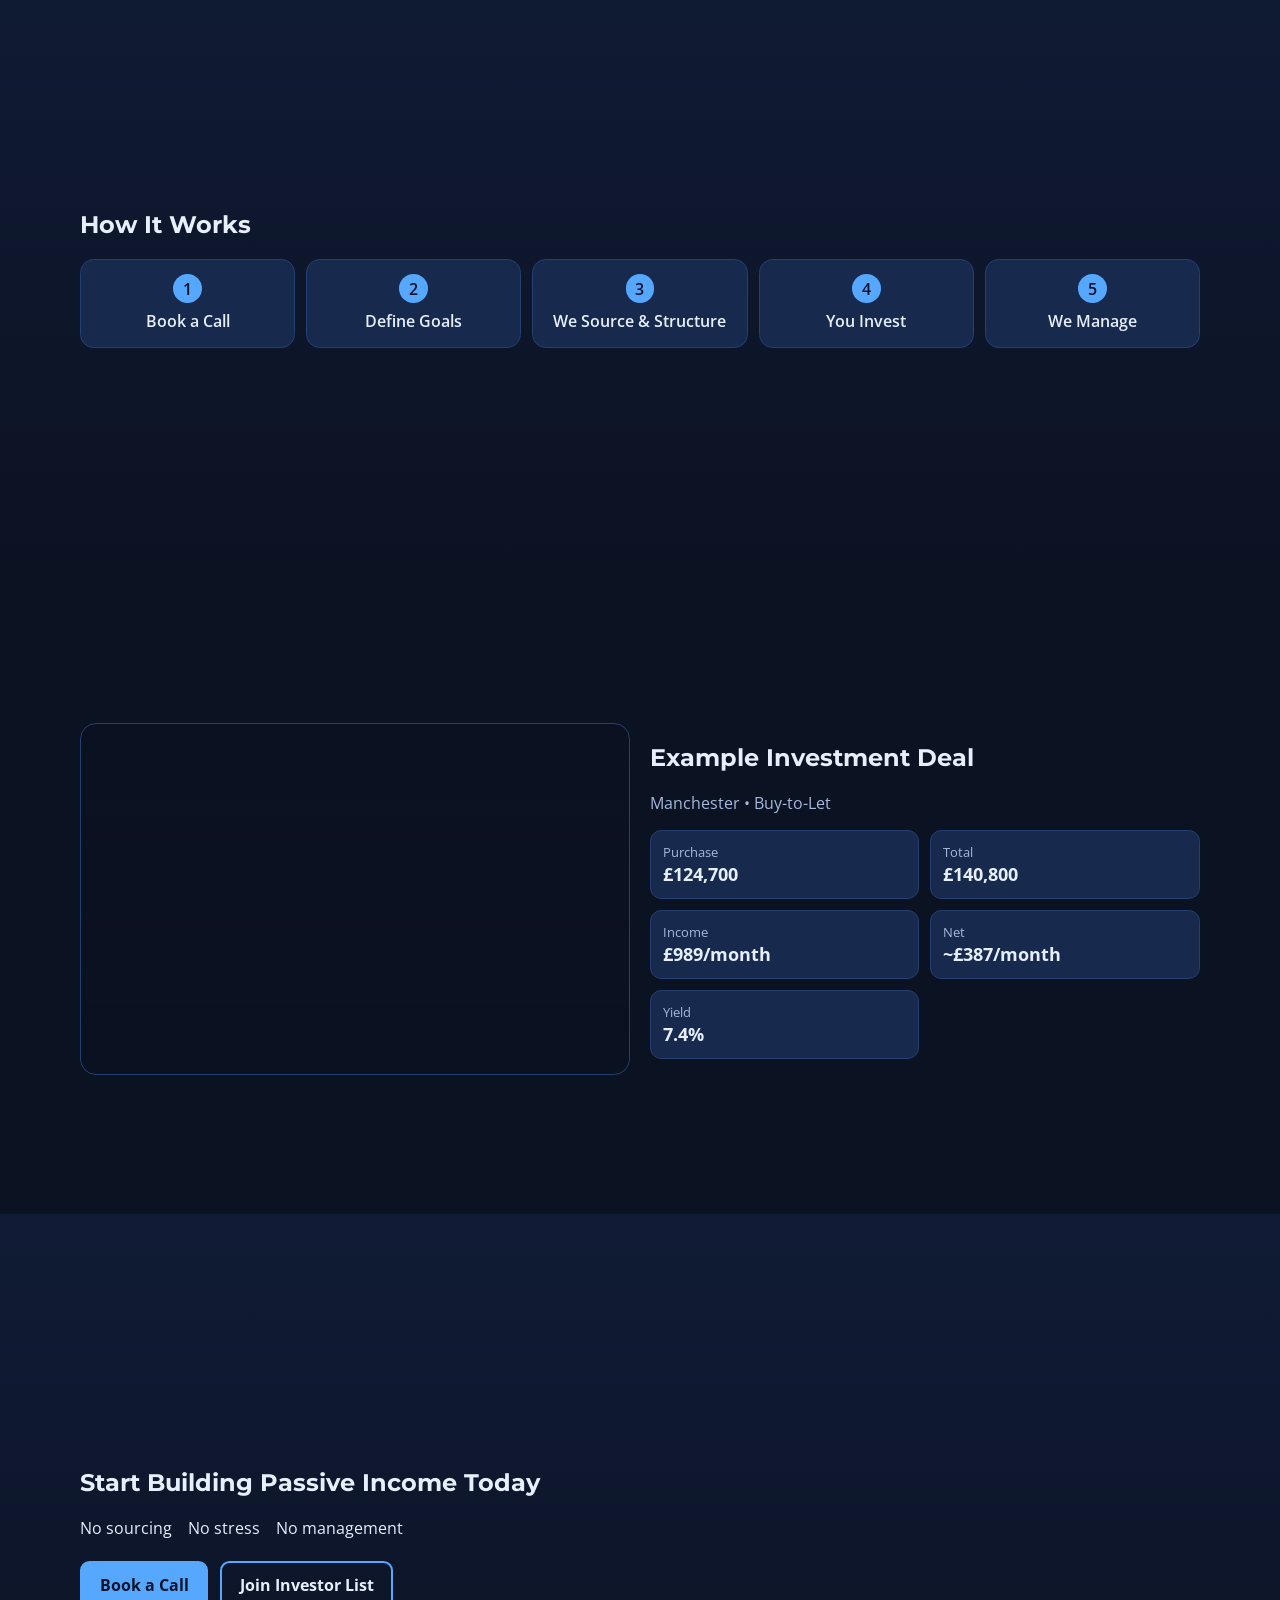
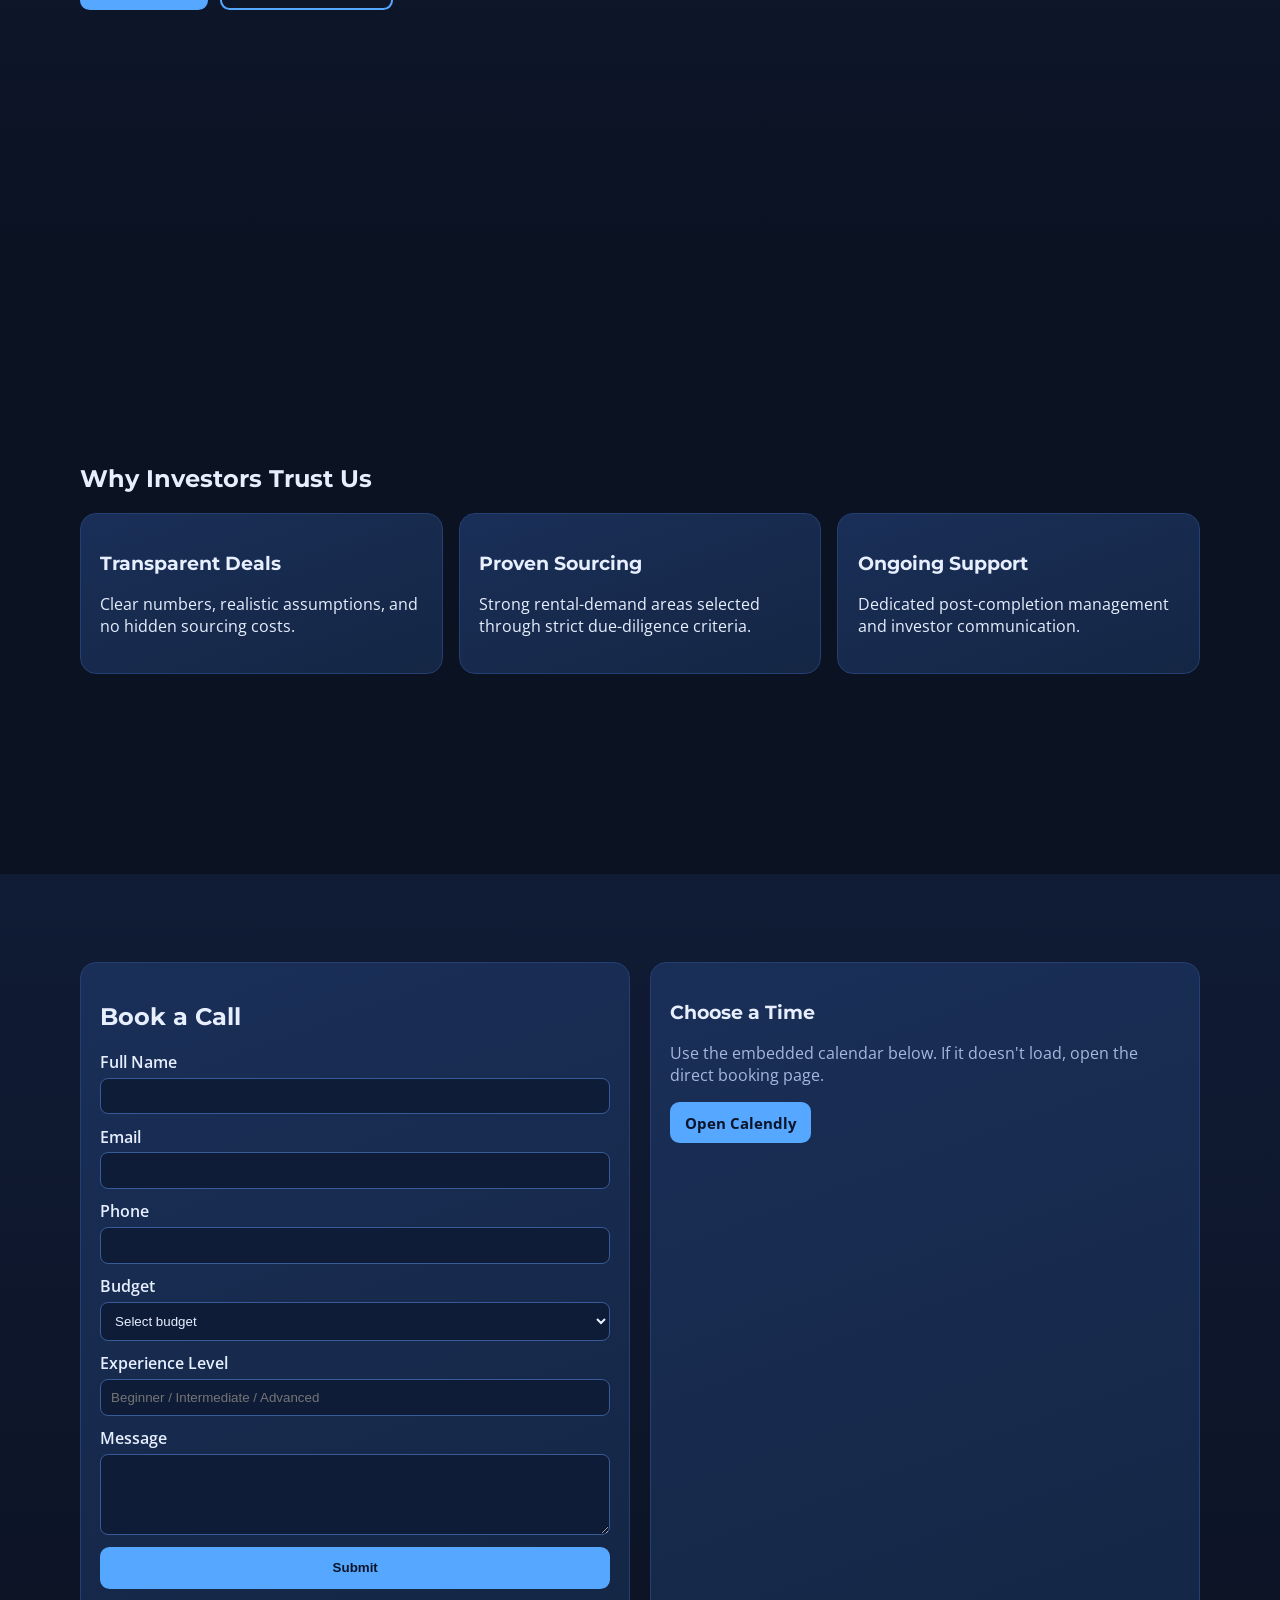
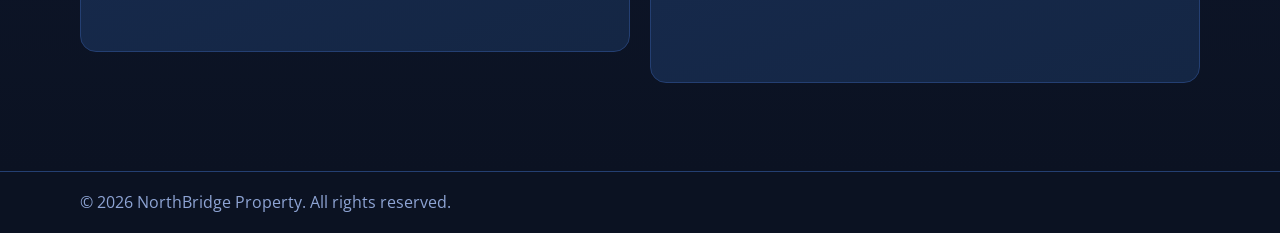
==== commit 34acbb23: "Create new premium property landing page implementation" ====
--- a/index.html
+++ b/index.html
@@ -2,200 +2,191 @@
 <html lang="en-GB">
 <head>
   <meta charset="UTF-8" />
-  <meta name="viewport" content="width=device-width, initial-scale=1.0" />
-  <meta name="description" content="Premium UK property investment opportunities with fully managed services, transparent deals, and passive income strategies." />
-  <title>UK Property Investment | Build Wealth Without Lifting a Finger</title>
-  <link rel="preconnect" href="https://fonts.googleapis.com">
-  <link rel="preconnect" href="https://fonts.gstatic.com" crossorigin>
-  <link href="https://fonts.googleapis.com/css2?family=Montserrat:wght@500;600;700;800&family=Open+Sans:wght@400;600&display=swap" rel="stylesheet">
+  <meta name="viewport" content="width=device-width,initial-scale=1" />
+  <meta name="description" content="Fully managed UK property investment opportunities. Build passive income with transparent deals and expert support." />
+  <title>NorthBridge Property | UK Property Investment</title>
+  <link rel="preconnect" href="https://fonts.googleapis.com" />
+  <link rel="preconnect" href="https://fonts.gstatic.com" crossorigin />
+  <link href="https://fonts.googleapis.com/css2?family=Montserrat:wght@600;700;800&family=Open+Sans:wght@400;600&display=swap" rel="stylesheet" />
   <link rel="stylesheet" href="styles.css" />
 </head>
 <body>
-  <header class="site-header">
-    <div class="container nav-wrap">
-      <a class="brand" href="#home" aria-label="UK Property Investment Home">
-        <span class="brand-mark">UP</span>
-        <span class="brand-text">UK Property Investment</span>
-      </a>
-      <nav>
+  <header class="topbar">
+    <div class="container nav">
+      <a href="#hero" class="logo"><span>NB</span>NorthBridge Property</a>
+      <button class="menu-btn" id="menuBtn" aria-label="Toggle menu">☰</button>
+      <nav id="menu">
         <a href="#services">Services</a>
-        <a href="#process">How It Works</a>
-        <a href="#deal">Example Deal</a>
-        <a href="#book" class="btn btn-sm">Book a Call</a>
+        <a href="#works">How it Works</a>
+        <a href="#deal">Deal</a>
+        <a href="#trust">Trust</a>
+        <a href="#book" class="btn btn-mini">Book a Call</a>
       </nav>
     </div>
   </header>
 
   <main>
-    <section id="home" class="section hero section-fade">
-      <div class="hero-overlay"></div>
-      <div class="container hero-content">
-        <p class="tag">Premium UK Property Investment</p>
-        <h1 class="fade-item">Build Wealth in UK Property — Without Lifting a Finger</h1>
-        <p class="lead fade-item delay-1">Fully managed property investment opportunities for busy professionals and global investors.</p>
-        <div class="actions fade-item delay-2">
+    <section id="hero" class="panel hero">
+      <div class="hero-bg"></div>
+      <div class="container hero-inner reveal">
+        <p class="kicker">UK Property Investment Specialists</p>
+        <h1>Build Wealth in UK Property — Without Lifting a Finger</h1>
+        <p class="subtitle">Fully managed investment opportunities designed for busy professionals who want passive monthly income.</p>
+        <div class="hero-cta">
           <a href="#book" class="btn">Book a Call</a>
-          <a href="#services" class="btn btn-ghost">View Services</a>
+          <a href="#deal" class="btn btn-alt">See Example Deal</a>
         </div>
       </div>
     </section>
 
-    <section id="services" class="section section-dark">
+    <section id="services" class="panel">
       <div class="container">
-        <h2 class="section-title section-fade">Our Investment Services</h2>
-        <div class="cards cards-3">
-          <article class="service-card section-fade slide-up">
-            <div class="icon">📊</div>
-            <h3>Portfolio Building</h3>
-            <p>Done-for-you acquisition strategy aligned to your risk profile, budget, and long-term wealth goals.</p>
-          </article>
-          <article class="service-card section-fade slide-up">
-            <div class="icon">🔑</div>
-            <h3>Hands-Free Income Deals</h3>
-            <p>Income-focused properties sourced, refurbished where needed, and professionally managed end-to-end.</p>
-          </article>
-          <article class="service-card section-fade slide-up">
-            <div class="icon">🤝</div>
-            <h3>Co-Investment Projects</h3>
-            <p>Partner with experienced operators on structured projects with clear milestones and transparent reporting.</p>
-          </article>
+        <h2 class="reveal">Our Investment Services</h2>
+        <div class="grid three">
+          <article class="card reveal"><div class="icon">🏙️</div><h3>Portfolio Building</h3><p>End-to-end acquisition and portfolio planning matched to your budget and target returns.</p></article>
+          <article class="card reveal"><div class="icon">💷</div><h3>Hands-Free Income Deals</h3><p>Income-first deals sourced, structured, and fully managed so you can stay hands-off.</p></article>
+          <article class="card reveal"><div class="icon">🤝</div><h3>Co-Investment Projects</h3><p>Joint-venture opportunities with clear terms, milestones, and performance reporting.</p></article>
         </div>
       </div>
     </section>
 
-    <section id="process" class="section">
+    <section id="works" class="panel dark">
       <div class="container">
-        <h2 class="section-title section-fade">How It Works</h2>
-        <div class="timeline">
-          <div class="step section-fade"><span>1</span><p>Book a Call</p></div>
-          <div class="step section-fade"><span>2</span><p>Define Goals</p></div>
-          <div class="step section-fade"><span>3</span><p>We Source &amp; Structure</p></div>
-          <div class="step section-fade"><span>4</span><p>You Invest</p></div>
-          <div class="step section-fade"><span>5</span><p>We Manage</p></div>
+        <h2 class="reveal">How It Works</h2>
+        <div class="steps">
+          <div class="step reveal"><span>1</span>Book a Call</div>
+          <div class="step reveal"><span>2</span>Define Goals</div>
+          <div class="step reveal"><span>3</span>We Source &amp; Structure</div>
+          <div class="step reveal"><span>4</span>You Invest</div>
+          <div class="step reveal"><span>5</span>We Manage</div>
         </div>
       </div>
     </section>
 
-    <section id="deal" class="section section-dark">
-      <div class="container deal-grid">
-        <div class="deal-image section-fade"></div>
+    <section id="deal" class="panel">
+      <div class="container deal-layout">
+        <div class="deal-photo reveal"></div>
         <div>
-          <h2 class="section-title section-fade">Example Investment Deal</h2>
-          <p class="muted section-fade">Manchester Buy-to-Let Opportunity</p>
-          <div class="stats-grid">
-            <div class="stat section-fade"><span>Location</span><strong>Manchester</strong></div>
-            <div class="stat section-fade"><span>Purchase</span><strong data-count="145000">£145,000</strong></div>
-            <div class="stat section-fade"><span>Total</span><strong data-count="160000">£160,000</strong></div>
-            <div class="stat section-fade"><span>Income</span><strong data-count="1150">£1,150/mo</strong></div>
-            <div class="stat section-fade"><span>Net</span><strong data-count="450">~£450/mo</strong></div>
-            <div class="stat section-fade"><span>Yield</span><strong data-count="8.6">8.6%</strong></div>
+          <h2 class="reveal">Example Investment Deal</h2>
+          <p class="muted reveal">Manchester • Buy-to-Let</p>
+          <div class="stats">
+            <div class="stat reveal"><small>Purchase</small><strong data-value="145000">£145,000</strong></div>
+            <div class="stat reveal"><small>Total</small><strong data-value="160000">£160,000</strong></div>
+            <div class="stat reveal"><small>Income</small><strong data-value="1150">£1,150/month</strong></div>
+            <div class="stat reveal"><small>Net</small><strong data-value="450">~£450/month</strong></div>
+            <div class="stat reveal"><small>Yield</small><strong data-value="8.6">8.6%</strong></div>
           </div>
         </div>
       </div>
     </section>
 
-    <section class="section cta-section">
-      <div class="container cta-panel section-fade">
+    <section class="panel dark cta-band">
+      <div class="container reveal">
         <h2>Start Building Passive Income Today</h2>
         <ul>
-          <li>No sourcing</li>
-          <li>No stress</li>
-          <li>No management</li>
+          <li>No sourcing</li><li>No stress</li><li>No management</li>
         </ul>
-        <div class="actions">
-          <a href="#book" class="btn">Book a Call</a>
-          <a href="#book" class="btn btn-ghost dark">Join Investor List</a>
+        <div class="hero-cta">
+          <a class="btn" href="#book">Book a Call</a>
+          <a class="btn btn-alt" href="#book">Join Investor List</a>
         </div>
       </div>
     </section>
 
-    <section id="trust" class="section section-dark">
+    <section id="trust" class="panel">
       <div class="container">
-        <h2 class="section-title section-fade">Why Investors Trust Us</h2>
-        <div class="cards cards-3 trust-cards">
-          <article class="service-card section-fade"><h3>Transparent Deals</h3><p>Detailed numbers, clear fees, and realistic projections before any decision is made.</p></article>
-          <article class="service-card section-fade"><h3>Proven Sourcing</h3><p>Access to opportunities with strong rental demand and robust long-term fundamentals.</p></article>
-          <article class="service-card section-fade"><h3>Ongoing Support</h3><p>From onboarding to management, our team stays engaged for long-term performance.</p></article>
+        <h2 class="reveal">Why Investors Trust Us</h2>
+        <div class="grid three">
+          <article class="card reveal"><h3>Transparent Deals</h3><p>Clear numbers, realistic assumptions, and no hidden sourcing costs.</p></article>
+          <article class="card reveal"><h3>Proven Sourcing</h3><p>Strong rental-demand areas selected through strict due-diligence criteria.</p></article>
+          <article class="card reveal"><h3>Ongoing Support</h3><p>Dedicated post-completion management and investor communication.</p></article>
         </div>
       </div>
     </section>
 
-    <section id="book" class="section">
-      <div class="container book-grid">
-        <div class="book-panel section-fade">
-          <h2 class="section-title">Book a Call</h2>
-          <form class="lead-form" action="mailto:invest@ukpropertyinvestment.co.uk" method="post" enctype="text/plain">
-            <label>Full Name<input type="text" name="name" required /></label>
-            <label>Email<input type="email" name="email" required /></label>
-            <label>Phone<input type="tel" name="phone" required /></label>
+    <section id="book" class="panel dark">
+      <div class="container booking">
+        <div class="card reveal">
+          <h2>Book a Call</h2>
+          <form id="leadForm" class="lead-form">
+            <label>Full Name<input required name="full_name" /></label>
+            <label>Email<input required type="email" name="email" /></label>
+            <label>Phone<input required type="tel" name="phone" /></label>
             <label>Budget
-              <select name="budget" required>
+              <select required name="budget">
                 <option value="">Select budget</option>
-                <option>£50k - £100k</option>
-                <option>£100k - £250k</option>
-                <option>£250k - £500k</option>
+                <option>£50k – £100k</option>
+                <option>£100k – £250k</option>
+                <option>£250k – £500k</option>
                 <option>£500k+</option>
               </select>
             </label>
-            <label>Experience Level<input type="text" name="experience" placeholder="New / Intermediate / Advanced" required /></label>
-            <label>Message<textarea name="message" rows="4" placeholder="Tell us your goals"></textarea></label>
-            <button type="submit" class="btn">Submit Enquiry</button>
+            <label>Experience Level<input required name="experience" placeholder="Beginner / Intermediate / Advanced" /></label>
+            <label>Message<textarea name="message" rows="4"></textarea></label>
+            <button class="btn" type="submit">Submit</button>
+            <p id="formNotice" class="muted" aria-live="polite"></p>
           </form>
         </div>
-        <div class="book-panel section-fade">
-          <h3>Pick a Time Instantly</h3>
-          <p class="muted">If the calendar does not load, <a href="https://calendly.com/calendly/demo" target="_blank" rel="noopener">open booking in a new tab</a>.</p>
-          <div class="calendly-inline-widget" data-url="https://calendly.com/calendly/demo" style="min-width:320px;height:600px;"></div>
+        <div class="card reveal">
+          <h3>Choose a Time</h3>
+          <p class="muted">Use the embedded calendar below. If it doesn't load, open the direct booking page.</p>
+          <a class="btn btn-mini" href="https://calendly.com/calendly/demo" target="_blank" rel="noopener">Open Calendly</a>
+          <div class="calendly-inline-widget" data-url="https://calendly.com/calendly/demo" style="min-width:320px;height:520px;"></div>
         </div>
       </div>
     </section>
   </main>
 
-  <footer class="site-footer">
-    <div class="container">
-      <p>© 2026 UK Property Investment. All rights reserved.</p>
-    </div>
+  <footer class="footer">
+    <div class="container">© 2026 NorthBridge Property. All rights reserved.</div>
   </footer>
 
-  <script>document.documentElement.classList.add('js-enabled');</script>
   <script src="https://assets.calendly.com/assets/external/widget.js" async></script>
   <script>
-    const observer = new IntersectionObserver((entries) => {
+    const menuBtn = document.getElementById('menuBtn');
+    const menu = document.getElementById('menu');
+    menuBtn.addEventListener('click', () => menu.classList.toggle('open'));
+
+    const revealObserver = new IntersectionObserver((entries) => {
       entries.forEach((entry) => {
-        if (entry.isIntersecting) entry.target.classList.add('visible');
+        if (entry.isIntersecting) entry.target.classList.add('shown');
       });
-    }, { threshold: 0.18 });
-    document.querySelectorAll('.section-fade').forEach((el) => observer.observe(el));
+    }, { threshold: 0.2 });
+    document.querySelectorAll('.reveal').forEach((el) => revealObserver.observe(el));
 
-    const counters = document.querySelectorAll('[data-count]');
-    const formatValue = (target, value) => {
-      if (target.includes('%')) return `${value.toFixed(1)}%`;
-      if (target.includes('/mo')) return `£${Math.round(value).toLocaleString()}/mo`;
-      if (target.includes('~')) return `~£${Math.round(value).toLocaleString()}/mo`;
-      return `£${Math.round(value).toLocaleString()}`;
-    };
+    const formatGBP = (n) => `£${Math.round(n).toLocaleString()}`;
+    document.querySelectorAll('[data-value]').forEach((el) => {
+      const target = Number(el.dataset.value);
+      const original = el.textContent;
+      let done = false;
+      const io = new IntersectionObserver((entries) => {
+        entries.forEach((entry) => {
+          if (!entry.isIntersecting || done) return;
+          done = true;
+          let i = 0;
+          const step = target / 50;
+          const timer = setInterval(() => {
+            i += step;
+            if (i >= target) {
+              el.textContent = original;
+              clearInterval(timer);
+              return;
+            }
+            if (original.includes('%')) el.textContent = `${i.toFixed(1)}%`;
+            else if (original.includes('~')) el.textContent = `~${formatGBP(i)}/month`;
+            else if (original.includes('/month')) el.textContent = `${formatGBP(i)}/month`;
+            else el.textContent = formatGBP(i);
+          }, 20);
+        });
+      }, { threshold: 0.6 });
+      io.observe(el);
+    });
 
-    const counterObserver = new IntersectionObserver((entries) => {
-      entries.forEach((entry) => {
-        if (!entry.isIntersecting || entry.target.dataset.done) return;
-        entry.target.dataset.done = 'true';
-        const target = Number(entry.target.dataset.count);
-        const rawText = entry.target.textContent;
-        let current = 0;
-        const step = target / 60;
-        const tick = () => {
-          current += step;
-          if (current >= target) {
-            entry.target.textContent = rawText;
-            return;
-          }
-          entry.target.textContent = formatValue(rawText, current);
-          requestAnimationFrame(tick);
-        };
-        tick();
-      });
-    }, { threshold: 0.5 });
-    counters.forEach((item) => counterObserver.observe(item));
+    document.getElementById('leadForm').addEventListener('submit', (e) => {
+      e.preventDefault();
+      document.getElementById('formNotice').textContent = 'Thanks — your details are captured. Please also pick a slot in Calendly to confirm your call.';
+      e.target.reset();
+    });
   </script>
 </body>
 </html>
--- a/styles.css
+++ b/styles.css
@@ -1,89 +1,76 @@
 :root {
-  --bg: #0a1226;
-  --surface: #101d3b;
-  --surface-2: #132752;
-  --text: #eaf0ff;
-  --muted: #b8c4e8;
-  --gold: #d8b15f;
-  --gold-soft: #f3d99f;
-  --line: #263a69;
+  --bg: #0b1222;
+  --bg-soft: #101b35;
+  --card: #152443;
+  --text: #e7efff;
+  --muted: #a6b8de;
+  --accent: #55a7ff;
+  --line: #243f72;
 }
-* { box-sizing: border-box; }
-html { scroll-behavior: smooth; }
-body { margin: 0; font-family: "Open Sans", Arial, sans-serif; background: var(--bg); color: var(--text); }
-.container { width: min(1120px, 92%); margin: 0 auto; }
+*{box-sizing:border-box}
+html{scroll-behavior:smooth}
+body{margin:0;font-family:"Open Sans",sans-serif;background:var(--bg);color:var(--text)}
+h1,h2,h3,.logo{font-family:Montserrat,sans-serif}
+.container{width:min(1120px,92%);margin:0 auto}
 
-.site-header { position: sticky; top: 0; z-index: 100; background: rgba(7, 14, 30, .82); backdrop-filter: blur(8px); border-bottom: 1px solid var(--line); }
-.nav-wrap { display: flex; justify-content: space-between; align-items: center; gap: 1rem; padding: .85rem 0; }
-.brand { display: flex; align-items: center; gap: .6rem; color: var(--text); text-decoration: none; font-family: Montserrat, sans-serif; font-weight: 700; }
-.brand-mark { width: 2rem; height: 2rem; border-radius: .6rem; display: grid; place-items: center; background: linear-gradient(145deg, var(--gold), #9d7a39); color: #101018; }
-nav { display: flex; gap: .8rem; align-items: center; flex-wrap: wrap; }
-nav a { color: var(--text); text-decoration: none; font-weight: 600; }
+.topbar{position:sticky;top:0;z-index:10;background:rgba(7,12,23,.9);border-bottom:1px solid var(--line);backdrop-filter:blur(8px)}
+.nav{display:flex;align-items:center;justify-content:space-between;gap:1rem;padding:.85rem 0}
+.logo{color:var(--text);text-decoration:none;font-weight:700;display:flex;align-items:center;gap:.5rem}
+.logo span{display:grid;place-items:center;width:2rem;height:2rem;border-radius:.55rem;background:linear-gradient(145deg,var(--accent),#2d60ad)}
+nav{display:flex;gap:.9rem;align-items:center}
+nav a{text-decoration:none;color:var(--text);font-weight:600}
+.menu-btn{display:none;background:transparent;border:1px solid var(--line);color:var(--text);border-radius:.5rem;padding:.4rem .6rem}
 
-.section { min-height: 70vh; display: grid; align-items: center; padding: 5.5rem 0; }
-.section-dark { background: linear-gradient(180deg, #0c1732, #0a1226); }
-.section-title { font: 700 clamp(1.6rem, 3vw, 2.4rem)/1.2 Montserrat, sans-serif; margin: 0 0 1rem; }
+.panel{padding:5.5rem 0;min-height:70vh;display:grid;align-items:center}
+.dark{background:linear-gradient(180deg,var(--bg-soft),var(--bg))}
+.hero{position:relative;min-height:95vh;overflow:hidden}
+.hero-bg{position:absolute;inset:0;background:linear-gradient(120deg,rgba(8,16,31,.84),rgba(16,44,90,.6)),url('https://images.unsplash.com/photo-1486406146926-c627a92ad1ab?auto=format&fit=crop&w=1900&q=80') center/cover;animation:zoom 16s ease-in-out infinite alternate}
+.hero-inner{position:relative;z-index:1;max-width:760px}
+.kicker{letter-spacing:.08em;text-transform:uppercase;font-weight:700;color:#b9d8ff;font-size:.83rem}
+h1{font-size:clamp(2rem,5vw,3.8rem);line-height:1.08;margin:.45rem 0 1rem}
+.subtitle{font-size:clamp(1rem,2vw,1.25rem);color:#d2e2ff}
+.hero-cta{display:flex;flex-wrap:wrap;gap:.75rem;margin-top:1.4rem}
 
-.hero { min-height: 95vh; position: relative; background: url('https://images.unsplash.com/photo-1460317442991-0ec209397118?auto=format&fit=crop&w=1800&q=80') center/cover; }
-.hero-overlay { position: absolute; inset: 0; background: linear-gradient(115deg, rgba(5, 11, 24, .86), rgba(10, 30, 72, .75)); animation: zoom 15s ease-in-out infinite alternate; }
-.hero-content { position: relative; z-index: 2; max-width: 50rem; }
-.tag { color: var(--gold-soft); text-transform: uppercase; letter-spacing: .08em; font-weight: 700; font-size: .82rem; }
-h1 { font: 800 clamp(2rem, 5vw, 3.8rem)/1.1 Montserrat, sans-serif; margin: .4rem 0 1rem; }
-.lead { font-size: clamp(1rem, 2.2vw, 1.3rem); color: #d7e1ff; max-width: 42rem; }
-.actions { display: flex; flex-wrap: wrap; gap: .75rem; margin-top: 1.5rem; }
+.btn{display:inline-block;padding:.72rem 1.1rem;border-radius:.6rem;text-decoration:none;font-weight:700;background:var(--accent);color:#0b1428;border:2px solid var(--accent)}
+.btn-alt{background:transparent;color:var(--text)}
+.btn-mini{padding:.52rem .8rem;font-size:.92rem}
 
-.btn { display: inline-block; padding: .75rem 1.1rem; border-radius: .6rem; border: 2px solid var(--gold); background: var(--gold); color: #101018; text-decoration: none; font-weight: 700; transition: .25s ease; }
-.btn:hover { transform: translateY(-2px); box-shadow: 0 10px 24px rgba(216,177,95,.3); }
-.btn-ghost { background: transparent; color: var(--text); border-color: var(--text); }
-.btn-ghost.dark { color: var(--gold); border-color: var(--gold); }
-.btn-sm { padding: .5rem .75rem; }
+.grid{display:grid;gap:1rem}
+.three{grid-template-columns:repeat(3,minmax(0,1fr))}
+.card{background:linear-gradient(160deg,#1a2f58,#142644);border:1px solid var(--line);border-radius:1rem;padding:1.2rem}
+.icon{font-size:1.35rem}
+.muted{color:var(--muted)}
 
-.cards { display: grid; gap: 1rem; }
-.cards-3 { grid-template-columns: repeat(3, minmax(0, 1fr)); }
-.service-card { background: linear-gradient(165deg, var(--surface), var(--surface-2)); border: 1px solid var(--line); border-radius: 1rem; padding: 1.3rem; transition: transform .25s ease, border-color .25s ease; }
-.service-card:hover { transform: translateY(-4px); border-color: var(--gold); }
-.icon { font-size: 1.4rem; margin-bottom: .6rem; }
-.service-card p, .muted { color: var(--muted); }
+.steps{display:grid;grid-template-columns:repeat(5,minmax(0,1fr));gap:.7rem}
+.step{background:#17294d;border:1px solid var(--line);border-radius:.85rem;padding:.9rem;text-align:center;font-weight:600}
+.step span{display:grid;place-items:center;width:1.8rem;height:1.8rem;margin:0 auto .45rem;border-radius:99px;background:var(--accent);color:#091127}
 
-.timeline { display: grid; grid-template-columns: repeat(5, minmax(0,1fr)); gap: .8rem; }
-.step { border: 1px solid var(--line); background: #0f1d3c; border-radius: .9rem; padding: 1rem .8rem; text-align: center; }
-.step span { width: 2rem; height: 2rem; margin: 0 auto .5rem; border-radius: 999px; display: grid; place-items: center; background: var(--gold); color: #111; font-weight: 700; }
+.deal-layout,.booking{display:grid;grid-template-columns:1fr 1fr;gap:1.2rem;align-items:start}
+.deal-photo{min-height:22rem;border-radius:1rem;border:1px solid var(--line);background:linear-gradient(rgba(9,16,31,.25),rgba(9,16,31,.45)),url('https://images.unsplash.com/photo-1560185127-6ed189bf02f4?auto=format&fit=crop&w=1200&q=80') center/cover}
+.stats{display:grid;grid-template-columns:repeat(2,minmax(0,1fr));gap:.7rem}
+.stat{padding:.75rem;border-radius:.7rem;background:#17294d;border:1px solid var(--line)}
+.stat small{display:block;color:var(--muted)}
+.stat strong{font-size:1.15rem}
 
-.deal-grid, .book-grid { display: grid; grid-template-columns: 1.1fr 1fr; gap: 1.4rem; align-items: stretch; }
-.deal-image { min-height: 22rem; border-radius: 1rem; background: linear-gradient(rgba(10,15,35,.3), rgba(10,15,35,.4)), url('https://images.unsplash.com/photo-1564013799919-ab600027ffc6?auto=format&fit=crop&w=1200&q=80') center/cover; border: 1px solid var(--line); }
-.stats-grid { display: grid; grid-template-columns: repeat(2, minmax(0,1fr)); gap: .7rem; }
-.stat { background: #101d3b; border: 1px solid var(--line); border-radius: .7rem; padding: .8rem; }
-.stat span { display: block; color: var(--muted); font-size: .85rem; }
-.stat strong { font: 700 1.2rem Montserrat, sans-serif; }
+.cta-band ul{display:flex;gap:1rem;flex-wrap:wrap;list-style:none;padding:0;margin:0}
+.lead-form{display:grid;gap:.7rem}
+label{display:grid;gap:.3rem;font-weight:600}
+input,select,textarea{padding:.62rem;border-radius:.5rem;background:#0f1c38;border:1px solid #385a97;color:var(--text)}
 
-.cta-panel { text-align: center; border: 1px solid var(--line); background: linear-gradient(160deg, #111e40, #0f1b35); border-radius: 1rem; padding: 2rem; }
-.cta-panel ul { list-style: none; padding: 0; margin: 0 auto 1.2rem; display: grid; gap: .3rem; max-width: 18rem; }
+.footer{padding:1.2rem 0;border-top:1px solid var(--line);color:#8ea4d4}
+.reveal{opacity:0;transform:translateY(24px);transition:opacity .7s,transform .7s}
+.reveal.shown{opacity:1;transform:translateY(0)}
+@keyframes zoom{from{transform:scale(1)}to{transform:scale(1.08)}}
 
-.book-panel { border: 1px solid var(--line); border-radius: 1rem; padding: 1rem; background: #0f1b38; }
-.lead-form { display: grid; gap: .8rem; }
-label { display: grid; gap: .3rem; font-weight: 600; font-size: .95rem; }
-input, select, textarea { width: 100%; padding: .65rem; border-radius: .55rem; border: 1px solid #365188; background: #0b1430; color: var(--text); }
-
-.site-footer { border-top: 1px solid var(--line); padding: 1.2rem 0; color: #95a6d3; }
-
-.js-enabled .section-fade { opacity: 0; transform: translateY(24px); transition: opacity .7s ease, transform .7s ease; }
-.section-fade.visible { opacity: 1; transform: translateY(0); }
-.fade-item { opacity: 0; transform: translateY(18px); animation: fadeUp .9s ease forwards; }
-.delay-1 { animation-delay: .2s; }
-.delay-2 { animation-delay: .4s; }
-.slide-up { transform: translateY(30px); }
-
-@keyframes fadeUp { to { opacity: 1; transform: translateY(0); } }
-@keyframes zoom { from { transform: scale(1); } to { transform: scale(1.08); } }
-
-@media (max-width: 980px) {
-  .cards-3 { grid-template-columns: 1fr 1fr; }
-  .timeline { grid-template-columns: repeat(3, minmax(0,1fr)); }
-  .deal-grid, .book-grid { grid-template-columns: 1fr; }
+@media (max-width: 960px){
+  .three{grid-template-columns:1fr 1fr}
+  .steps{grid-template-columns:repeat(3,minmax(0,1fr))}
+  .deal-layout,.booking{grid-template-columns:1fr}
 }
-@media (max-width: 720px) {
-  nav { display: flex; gap: .5rem; }
-  nav a { font-size: .85rem; }
-  .section { min-height: auto; padding: 4.5rem 0; }
-  .cards-3, .timeline, .stats-grid { grid-template-columns: 1fr; }
+@media (max-width: 760px){
+  .menu-btn{display:block}
+  nav{position:absolute;top:100%;right:4%;left:4%;background:#0f1d3a;border:1px solid var(--line);border-radius:.7rem;padding:.7rem;display:none;flex-direction:column;align-items:flex-start}
+  nav.open{display:flex}
+  .panel{padding:4.5rem 0;min-height:auto}
+  .three,.steps,.stats{grid-template-columns:1fr}
 }
